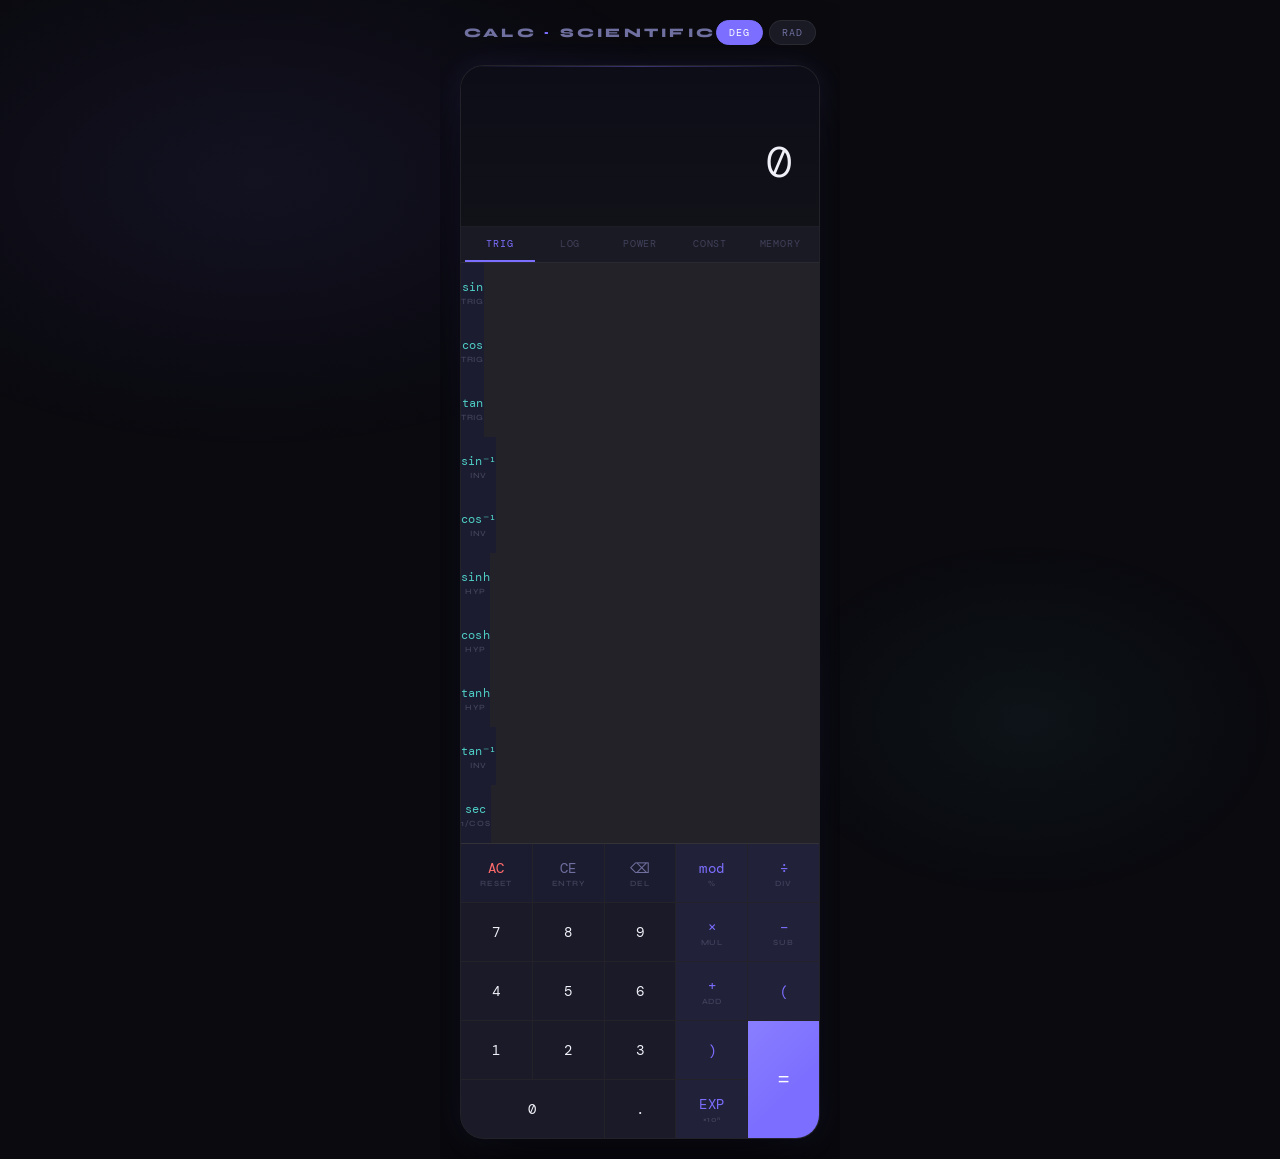
==== projects/Calculator/index.html @ cd2000a9 "Add files via upload" ====
<!DOCTYPE html>
<html lang="en">
<head>
<meta charset="UTF-8">
<meta name="viewport" content="width=device-width, initial-scale=1.0">
<title>CALC — Scientific Calculator</title>
<link href="https://fonts.googleapis.com/css2?family=DM+Mono:wght@300;400;500&family=Syne:wght@400;600;700;800&display=swap" rel="stylesheet">
<style>
  *, *::before, *::after { box-sizing: border-box; margin: 0; padding: 0; }

  :root {
    --bg: #0a0a0f;
    --surface: #111118;
    --surface2: #1a1a24;
    --surface3: #22223a;
    --border: rgba(255,255,255,0.07);
    --accent: #7c6fff;
    --accent2: #ff6b6b;
    --accent3: #4ecdc4;
    --text: #f0f0f8;
    --text-dim: #7070a0;
    --text-muted: #40405a;
    --btn-num: #1a1a28;
    --btn-num-hover: #252538;
    --btn-op: #21213a;
    --btn-op-hover: #2e2e50;
    --btn-fn: #1c1c30;
    --btn-fn-hover: #28283e;
    --btn-eq: #7c6fff;
    --btn-eq-hover: #9080ff;
    --shadow: 0 24px 80px rgba(0,0,0,0.8);
    --glow: 0 0 30px rgba(124,111,255,0.15);
  }

  html, body {
    min-height: 100vh;
    background: var(--bg);
    display: flex;
    align-items: center;
    justify-content: center;
    font-family: 'DM Mono', monospace;
    overflow-x: hidden;
  }

  body::before {
    content: '';
    position: fixed;
    inset: 0;
    background:
      radial-gradient(ellipse 60% 50% at 20% 20%, rgba(124,111,255,0.08) 0%, transparent 60%),
      radial-gradient(ellipse 40% 40% at 80% 80%, rgba(78,205,196,0.05) 0%, transparent 50%);
    pointer-events: none;
    z-index: 0;
  }

  .wrapper {
    position: relative;
    z-index: 1;
    padding: 20px;
    width: 100%;
    max-width: 480px;
  }

  /* Header */
  .header {
    display: flex;
    align-items: center;
    justify-content: space-between;
    margin-bottom: 20px;
    padding: 0 4px;
  }

  .brand {
    font-family: 'Syne', sans-serif;
    font-weight: 800;
    font-size: 13px;
    letter-spacing: 0.25em;
    color: var(--text-dim);
    text-transform: uppercase;
  }

  .brand span {
    color: var(--accent);
  }

  .mode-toggle {
    display: flex;
    gap: 6px;
  }

  .mode-btn {
    background: var(--surface2);
    border: 1px solid var(--border);
    color: var(--text-dim);
    font-family: 'DM Mono', monospace;
    font-size: 10px;
    letter-spacing: 0.1em;
    padding: 5px 12px;
    border-radius: 20px;
    cursor: pointer;
    transition: all 0.2s;
  }

  .mode-btn.active {
    background: var(--accent);
    color: white;
    border-color: var(--accent);
  }

  /* Calculator body */
  .calc {
    background: var(--surface);
    border: 1px solid var(--border);
    border-radius: 24px;
    box-shadow: var(--shadow), var(--glow);
    overflow: hidden;
  }

  /* Display */
  .display {
    padding: 24px 28px 20px;
    background: linear-gradient(180deg, #0d0d18 0%, var(--surface) 100%);
    border-bottom: 1px solid var(--border);
    min-height: 140px;
    display: flex;
    flex-direction: column;
    justify-content: flex-end;
    position: relative;
    overflow: hidden;
  }

  .display::before {
    content: '';
    position: absolute;
    top: 0; left: 0; right: 0;
    height: 1px;
    background: linear-gradient(90deg, transparent, rgba(124,111,255,0.4), transparent);
  }

  .display-history {
    font-size: 12px;
    color: var(--text-muted);
    letter-spacing: 0.05em;
    min-height: 18px;
    text-align: right;
    margin-bottom: 4px;
    overflow: hidden;
    text-overflow: ellipsis;
    white-space: nowrap;
  }

  .display-expression {
    font-size: 13px;
    color: var(--text-dim);
    text-align: right;
    min-height: 20px;
    word-break: break-all;
    line-height: 1.4;
    margin-bottom: 8px;
    letter-spacing: 0.02em;
  }

  .display-main {
    font-size: 44px;
    font-weight: 300;
    color: var(--text);
    text-align: right;
    letter-spacing: -0.02em;
    line-height: 1;
    transition: opacity 0.1s;
    overflow: hidden;
    text-overflow: ellipsis;
    white-space: nowrap;
  }

  .display-main.small { font-size: 28px; }
  .display-main.smaller { font-size: 20px; }

  .display-unit {
    font-size: 11px;
    color: var(--accent3);
    text-align: right;
    margin-top: 6px;
    letter-spacing: 0.15em;
    min-height: 16px;
  }

  /* Tabs for scientific functions */
  .fn-tabs {
    display: flex;
    border-bottom: 1px solid var(--border);
    background: var(--surface2);
    padding: 0 4px;
  }

  .fn-tab {
    flex: 1;
    padding: 10px 4px;
    font-family: 'DM Mono', monospace;
    font-size: 10px;
    letter-spacing: 0.08em;
    color: var(--text-muted);
    background: none;
    border: none;
    cursor: pointer;
    border-bottom: 2px solid transparent;
    transition: all 0.2s;
    text-transform: uppercase;
  }

  .fn-tab.active {
    color: var(--accent);
    border-bottom-color: var(--accent);
  }

  /* Grid */
  .grid {
    display: grid;
    gap: 1px;
    background: var(--border);
    padding: 0;
  }

  .grid-main { grid-template-columns: repeat(5, 1fr); }
  .grid-basic { grid-template-columns: repeat(4, 1fr); }

  .fn-panel {
    display: none;
    border-bottom: 1px solid var(--border);
  }
  .fn-panel.active { display: block; }

  /* Buttons */
  .btn {
    position: relative;
    padding: 0;
    height: 58px;
    border: none;
    cursor: pointer;
    font-family: 'DM Mono', monospace;
    font-size: 14px;
    font-weight: 400;
    display: flex;
    align-items: center;
    justify-content: center;
    flex-direction: column;
    gap: 2px;
    transition: all 0.1s;
    overflow: hidden;
    letter-spacing: 0.02em;
    background: var(--surface);
    color: var(--text);
    -webkit-tap-highlight-color: transparent;
    user-select: none;
  }

  .btn:active { transform: scale(0.96); }

  .btn-sub {
    font-size: 8px;
    color: var(--text-muted);
    letter-spacing: 0.1em;
    font-family: 'Syne', sans-serif;
    font-weight: 600;
    text-transform: uppercase;
  }

  /* Button types */
  .btn.num { background: var(--btn-num); }
  .btn.num:hover { background: var(--btn-num-hover); }

  .btn.op { background: var(--btn-op); color: var(--accent); }
  .btn.op:hover { background: var(--btn-op-hover); }

  .btn.fn { background: var(--btn-fn); color: var(--accent3); font-size: 12px; }
  .btn.fn:hover { background: var(--btn-fn-hover); }

  .btn.clear { background: var(--btn-fn); color: var(--accent2); }
  .btn.clear:hover { background: #2a1a1a; }

  .btn.eq {
    background: var(--btn-eq);
    color: white;
    font-size: 22px;
    font-weight: 300;
  }
  .btn.eq:hover { background: var(--btn-eq-hover); }
  .btn.eq::after {
    content: '';
    position: absolute;
    inset: 0;
    background: linear-gradient(135deg, rgba(255,255,255,0.1) 0%, transparent 60%);
  }

  .btn.zero { grid-column: span 2; }

  .btn.accent-dim { color: var(--text-dim); }

  /* Ripple effect */
  .btn::before {
    content: '';
    position: absolute;
    width: 0;
    height: 0;
    border-radius: 50%;
    background: rgba(255,255,255,0.08);
    transform: translate(-50%, -50%);
    transition: width 0.3s, height 0.3s, opacity 0.3s;
    opacity: 0;
    left: 50%; top: 50%;
  }

  .btn:active::before {
    width: 100px;
    height: 100px;
    opacity: 1;
  }

  /* History panel */
  .history-panel {
    padding: 16px;
    background: var(--surface2);
    border-bottom: 1px solid var(--border);
    max-height: 120px;
    overflow-y: auto;
    display: none;
  }

  .history-panel.open { display: block; }

  .history-item {
    display: flex;
    justify-content: space-between;
    padding: 6px 0;
    border-bottom: 1px solid var(--border);
    font-size: 11px;
    cursor: pointer;
    transition: color 0.2s;
  }

  .history-item:hover { color: var(--accent); }
  .history-item:last-child { border-bottom: none; }

  .history-expr { color: var(--text-dim); }
  .history-result { color: var(--text); }

  /* Memory indicator */
  .indicators {
    display: flex;
    gap: 8px;
    position: absolute;
    top: 14px;
    left: 20px;
  }

  .indicator {
    font-size: 9px;
    font-family: 'Syne', sans-serif;
    font-weight: 700;
    letter-spacing: 0.1em;
    padding: 2px 6px;
    border-radius: 4px;
    background: rgba(124,111,255,0.15);
    color: var(--accent);
    opacity: 0;
    transition: opacity 0.3s;
  }

  .indicator.visible { opacity: 1; }
  .indicator.rad { background: rgba(78,205,196,0.15); color: var(--accent3); }

  /* Scrollbar */
  ::-webkit-scrollbar { width: 4px; }
  ::-webkit-scrollbar-track { background: transparent; }
  ::-webkit-scrollbar-thumb { background: var(--border); border-radius: 2px; }

  /* Responsive */
  @media (max-width: 480px) {
    .wrapper { padding: 12px; }
    .display { padding: 18px 20px 16px; min-height: 120px; }
    .display-main { font-size: 36px; }
    .display-main.small { font-size: 24px; }
    .display-main.smaller { font-size: 18px; }
    .btn { height: 52px; font-size: 13px; }
    .brand { font-size: 11px; }
  }

  @media (max-width: 360px) {
    .btn { height: 48px; font-size: 12px; }
    .btn.fn { font-size: 10px; }
  }

  /* Animations */
  @keyframes flash {
    0% { background: rgba(124,111,255,0.3); }
    100% { background: transparent; }
  }

  .flash-anim { animation: flash 0.15s ease-out; }

  @keyframes slideIn {
    from { transform: translateY(-8px); opacity: 0; }
    to { transform: translateY(0); opacity: 1; }
  }

  .calc { animation: slideIn 0.4s cubic-bezier(0.16,1,0.3,1); }
  .header { animation: slideIn 0.4s cubic-bezier(0.16,1,0.3,1) 0.05s both; }
</style>
</head>
<body>

<div class="wrapper">
  <div class="header">
    <div class="brand">CALC <span>·</span> Scientific</div>
    <div class="mode-toggle">
      <button class="mode-btn active" onclick="setAngleMode('deg')" id="btn-deg">DEG</button>
      <button class="mode-btn" onclick="setAngleMode('rad')" id="btn-rad">RAD</button>
    </div>
  </div>

  <div class="calc">
    <!-- Display -->
    <div class="display">
      <div class="indicators">
        <div class="indicator" id="ind-mem">MEM</div>
        <div class="indicator rad" id="ind-rad">RAD</div>
        <div class="indicator rad" id="ind-inv">INV</div>
      </div>
      <div class="display-history" id="display-history"></div>
      <div class="display-expression" id="display-expression"></div>
      <div class="display-main" id="display-main">0</div>
      <div class="display-unit" id="display-unit"></div>
    </div>

    <!-- History Panel -->
    <div class="history-panel" id="history-panel"></div>

    <!-- Function Tabs -->
    <div class="fn-tabs">
      <button class="fn-tab active" onclick="switchTab('trig')">Trig</button>
      <button class="fn-tab" onclick="switchTab('log')">Log</button>
      <button class="fn-tab" onclick="switchTab('power')">Power</button>
      <button class="fn-tab" onclick="switchTab('const')">Const</button>
      <button class="fn-tab" onclick="switchTab('mem')">Memory</button>
    </div>

    <!-- Trig Panel -->
    <div class="fn-panel active grid grid-main" id="panel-trig">
      <button class="btn fn" onclick="applyFn('sin')">sin<span class="btn-sub">trig</span></button>
      <button class="btn fn" onclick="applyFn('cos')">cos<span class="btn-sub">trig</span></button>
      <button class="btn fn" onclick="applyFn('tan')">tan<span class="btn-sub">trig</span></button>
      <button class="btn fn" onclick="applyFn('asin')">sin⁻¹<span class="btn-sub">inv</span></button>
      <button class="btn fn" onclick="applyFn('acos')">cos⁻¹<span class="btn-sub">inv</span></button>
      <button class="btn fn" onclick="applyFn('sinh')">sinh<span class="btn-sub">hyp</span></button>
      <button class="btn fn" onclick="applyFn('cosh')">cosh<span class="btn-sub">hyp</span></button>
      <button class="btn fn" onclick="applyFn('tanh')">tanh<span class="btn-sub">hyp</span></button>
      <button class="btn fn" onclick="applyFn('atan')">tan⁻¹<span class="btn-sub">inv</span></button>
      <button class="btn fn" onclick="applyFn('atan2_mode')">sec<span class="btn-sub">1/cos</span></button>
    </div>

    <!-- Log Panel -->
    <div class="fn-panel grid grid-main" id="panel-log">
      <button class="btn fn" onclick="applyFn('log10')">log<span class="btn-sub">base 10</span></button>
      <button class="btn fn" onclick="applyFn('log2')">log₂<span class="btn-sub">base 2</span></button>
      <button class="btn fn" onclick="applyFn('ln')">ln<span class="btn-sub">natural</span></button>
      <button class="btn fn" onclick="applyFn('exp')">eˣ<span class="btn-sub">e^x</span></button>
      <button class="btn fn" onclick="applyFn('log1p')">ln(1+x)<span class="btn-sub">precise</span></button>
      <button class="btn fn" onclick="applyFn('abs')">|x|<span class="btn-sub">abs</span></button>
      <button class="btn fn" onclick="applyFn('ceil')">⌈x⌉<span class="btn-sub">ceil</span></button>
      <button class="btn fn" onclick="applyFn('floor')">⌊x⌋<span class="btn-sub">floor</span></button>
      <button class="btn fn" onclick="applyFn('round')">⌊x⌉<span class="btn-sub">round</span></button>
      <button class="btn fn" onclick="applyFn('sign')">sgn<span class="btn-sub">sign</span></button>
    </div>

    <!-- Power Panel -->
    <div class="fn-panel grid grid-main" id="panel-power">
      <button class="btn fn" onclick="applyFn('sqrt')">√x<span class="btn-sub">sqrt</span></button>
      <button class="btn fn" onclick="applyFn('cbrt')">∛x<span class="btn-sub">cbrt</span></button>
      <button class="btn fn" onclick="inputOp('^2')">x²<span class="btn-sub">square</span></button>
      <button class="btn fn" onclick="inputOp('^3')">x³<span class="btn-sub">cube</span></button>
      <button class="btn fn" onclick="inputOp('^')">xʸ<span class="btn-sub">power</span></button>
      <button class="btn fn" onclick="applyFn('recip')">1/x<span class="btn-sub">recip</span></button>
      <button class="btn fn" onclick="applyFn('nthroot')">ʸ√x<span class="btn-sub">nth root</span></button>
      <button class="btn fn" onclick="applyFn('factorial')">n!<span class="btn-sub">fact</span></button>
      <button class="btn fn" onclick="applyFn('percent')">%<span class="btn-sub">percent</span></button>
      <button class="btn fn" onclick="applyFn('negate')">±<span class="btn-sub">negate</span></button>
    </div>

    <!-- Constants Panel -->
    <div class="fn-panel grid grid-main" id="panel-const">
      <button class="btn fn" onclick="insertConst(Math.PI, 'π')">π<span class="btn-sub">3.14159</span></button>
      <button class="btn fn" onclick="insertConst(Math.E, 'e')">e<span class="btn-sub">2.71828</span></button>
      <button class="btn fn" onclick="insertConst(Math.SQRT2, '√2')">√2<span class="btn-sub">1.41421</span></button>
      <button class="btn fn" onclick="insertConst(Math.LN2, 'ln2')">ln2<span class="btn-sub">0.69315</span></button>
      <button class="btn fn" onclick="insertConst(Math.LN10, 'ln10')">ln10<span class="btn-sub">2.30259</span></button>
      <button class="btn fn" onclick="insertConst(1.618033988749895, 'φ')">φ<span class="btn-sub">golden</span></button>
      <button class="btn fn" onclick="insertConst(6.02214076e23, 'Nₐ')">Nₐ<span class="btn-sub">avogadro</span></button>
      <button class="btn fn" onclick="insertConst(299792458, 'c')">c<span class="btn-sub">m/s</span></button>
      <button class="btn fn" onclick="insertConst(9.80665, 'g')">g<span class="btn-sub">m/s²</span></button>
      <button class="btn fn" onclick="insertConst(6.674e-11, 'G')">G<span class="btn-sub">N·m²/kg²</span></button>
    </div>

    <!-- Memory Panel -->
    <div class="fn-panel grid grid-main" id="panel-mem">
      <button class="btn fn" onclick="memStore()">MS<span class="btn-sub">store</span></button>
      <button class="btn fn" onclick="memRecall()">MR<span class="btn-sub">recall</span></button>
      <button class="btn fn" onclick="memAdd()">M+<span class="btn-sub">add</span></button>
      <button class="btn fn" onclick="memSub()">M−<span class="btn-sub">sub</span></button>
      <button class="btn fn" onclick="memClear()">MC<span class="btn-sub">clear</span></button>
      <button class="btn fn" onclick="toggleHistory()">hist<span class="btn-sub">history</span></button>
      <button class="btn fn" onclick="clearHistory()">clr H<span class="btn-sub">clear all</span></button>
      <button class="btn fn" onclick="copyResult()">copy<span class="btn-sub">clipboard</span></button>
      <button class="btn fn" onclick="randomNum()">rand<span class="btn-sub">random</span></button>
      <button class="btn fn" onclick="swapDisplay()">swap<span class="btn-sub">ans</span></button>
    </div>

    <!-- Main Grid -->
    <div class="grid grid-main" style="background:var(--border); gap:1px;">
      <!-- Row 1 -->
      <button class="btn clear" onclick="clearAll()">AC<span class="btn-sub">reset</span></button>
      <button class="btn clear accent-dim" onclick="clearEntry()">CE<span class="btn-sub">entry</span></button>
      <button class="btn clear accent-dim" onclick="backspace()">⌫<span class="btn-sub">del</span></button>
      <button class="btn op" onclick="inputOp('%')">mod<span class="btn-sub">%</span></button>
      <button class="btn op" onclick="inputOp('/')">÷<span class="btn-sub">div</span></button>

      <!-- Row 2 -->
      <button class="btn num" onclick="inputNum('7')">7</button>
      <button class="btn num" onclick="inputNum('8')">8</button>
      <button class="btn num" onclick="inputNum('9')">9</button>
      <button class="btn op" onclick="inputOp('*')">×<span class="btn-sub">mul</span></button>
      <button class="btn op" onclick="inputOp('-')">−<span class="btn-sub">sub</span></button>

      <!-- Row 3 -->
      <button class="btn num" onclick="inputNum('4')">4</button>
      <button class="btn num" onclick="inputNum('5')">5</button>
      <button class="btn num" onclick="inputNum('6')">6</button>
      <button class="btn op" onclick="inputOp('+')">+<span class="btn-sub">add</span></button>
      <button class="btn op" onclick="inputParen('(')">(</button>

      <!-- Row 4 -->
      <button class="btn num" onclick="inputNum('1')">1</button>
      <button class="btn num" onclick="inputNum('2')">2</button>
      <button class="btn num" onclick="inputNum('3')">3</button>
      <button class="btn op" onclick="inputParen(')')">)</button>
      <button class="btn eq" onclick="calculate()" style="grid-row: span 2; height: auto;">=</button>

      <!-- Row 5 -->
      <button class="btn num zero" onclick="inputNum('0')">0</button>
      <button class="btn num" onclick="inputDot()">.</button>
      <button class="btn op" onclick="inputOp('E')">EXP<span class="btn-sub">×10ⁿ</span></button>
    </div>
  </div>
</div>

<script>
// ─── State ───────────────────────────────────────────────────────────────────
let display = '0';
let expression = '';
let history = [];
let memory = 0;
let angleMode = 'deg';
let lastResult = null;
let justCalculated = false;
let activeTab = 'trig';

// ─── Display ─────────────────────────────────────────────────────────────────
function updateDisplay() {
  const el = document.getElementById('display-main');
  const expr = document.getElementById('display-expression');

  el.className = 'display-main';
  if (display.length > 14) el.classList.add('smaller');
  else if (display.length > 9) el.classList.add('small');

  el.textContent = display;
  expr.textContent = expression;
}

// ─── Input ────────────────────────────────────────────────────────────────────
function inputNum(n) {
  if (justCalculated) {
    display = n;
    expression = '';
    justCalculated = false;
  } else {
    display = display === '0' ? n : display + n;
  }
  updateDisplay();
}

function inputDot() {
  if (justCalculated) { display = '0.'; justCalculated = false; }
  else if (!display.includes('.')) display += '.';
  updateDisplay();
}

function inputOp(op) {
  justCalculated = false;
  const opMap = { '+': '+', '-': '−', '*': '×', '/': '÷', '%': 'mod', '^': '^', 'E': '×10^' };
  expression = (expression || '') + display + ' ' + (opMap[op] || op) + ' ';
  display = '0';
  updateDisplay();
}

function inputParen(p) {
  if (p === '(') {
    if (display !== '0') {
      expression = (expression || '') + display + '×(';
    } else {
      expression = (expression || '') + '(';
    }
    display = '0';
  } else {
    expression = (expression || '') + display + ')';
    display = '0';
  }
  justCalculated = false;
  updateDisplay();
}

// ─── Operators ────────────────────────────────────────────────────────────────
function applyFn(fn) {
  let val = parseFloat(display);
  let label = '';
  let result;

  const toRad = v => angleMode === 'deg' ? v * Math.PI / 180 : v;
  const fromRad = v => angleMode === 'deg' ? v * 180 / Math.PI : v;

  const ops = {
    sin:    v => Math.sin(toRad(v)),
    cos:    v => Math.cos(toRad(v)),
    tan:    v => Math.tan(toRad(v)),
    asin:   v => fromRad(Math.asin(v)),
    acos:   v => fromRad(Math.acos(v)),
    atan:   v => fromRad(Math.atan(v)),
    sinh:   v => Math.sinh(v),
    cosh:   v => Math.cosh(v),
    tanh:   v => Math.tanh(v),
    atan2_mode: v => 1 / Math.cos(toRad(v)), // sec
    log10:  v => Math.log10(v),
    log2:   v => Math.log2(v),
    ln:     v => Math.log(v),
    exp:    v => Math.exp(v),
    log1p:  v => Math.log1p(v),
    abs:    v => Math.abs(v),
    ceil:   v => Math.ceil(v),
    floor:  v => Math.floor(v),
    round:  v => Math.round(v),
    sign:   v => Math.sign(v),
    sqrt:   v => Math.sqrt(v),
    cbrt:   v => Math.cbrt(v),
    recip:  v => 1 / v,
    nthroot: v => { const y = parseFloat(prompt('Enter root n:') || '2'); return Math.pow(v, 1/y); },
    factorial: v => { let r = 1; for(let i=2;i<=Math.round(v);i++) r*=i; return r; },
    percent: v => v / 100,
    negate: v => -v,
  };

  const labels = {
    sin:'sin','cos':'cos','tan':'tan','asin':'sin⁻¹','acos':'cos⁻¹','atan':'tan⁻¹',
    sinh:'sinh','cosh':'cosh','tanh':'tanh','atan2_mode':'sec','log10':'log',
    log2:'log₂','ln':'ln','exp':'eˣ','log1p':'ln(1+x)','abs':'|x|',
    ceil:'⌈x⌉','floor':'⌊x⌋','round':'round','sign':'sgn',
    sqrt:'√','cbrt':'∛','recip':'1/x','nthroot':'ⁿ√','factorial':'!',
    percent:'%','negate':'±'
  };

  try {
    result = ops[fn](val);
    label = labels[fn];
    if (!isFinite(result)) { display = 'Error'; updateDisplay(); return; }
    const r = parseFloat(result.toPrecision(12));
    addHistory(`${label}(${val})`, r);
    display = formatNum(r);
    expression = '';
    lastResult = r;
    justCalculated = true;
    updateDisplay();
  } catch(e) {
    display = 'Error';
    updateDisplay();
  }
}

function insertConst(val, label) {
  display = formatNum(val);
  justCalculated = false;
  document.getElementById('display-unit').textContent = label;
  setTimeout(() => document.getElementById('display-unit').textContent = '', 2000);
  updateDisplay();
}

// ─── Calculate ────────────────────────────────────────────────────────────────
function calculate() {
  let expr = (expression + display)
    .replace(/÷/g, '/')
    .replace(/×/g, '*')
    .replace(/−/g, '-')
    .replace(/mod/g, '%')
    .replace(/\^/g, '**')
    .replace(/×10\^/g, 'e');

  try {
    // Safe eval with Function
    const result = Function('"use strict"; return (' + expr + ')')();
    if (!isFinite(result)) throw new Error('Infinity');
    const r = parseFloat(result.toPrecision(12));
    addHistory(expression + display, r);
    display = formatNum(r);
    expression = '';
    lastResult = r;
    justCalculated = true;
    updateDisplay();
    flashDisplay();
  } catch(e) {
    display = 'Syntax Error';
    expression = '';
    justCalculated = true;
    updateDisplay();
  }
}

function flashDisplay() {
  const el = document.getElementById('display-main');
  el.classList.add('flash-anim');
  setTimeout(() => el.classList.remove('flash-anim'), 200);
}

// ─── Clear / Edit ─────────────────────────────────────────────────────────────
function clearAll() {
  display = '0'; expression = '';
  justCalculated = false;
  updateDisplay();
}

function clearEntry() {
  display = '0';
  updateDisplay();
}

function backspace() {
  if (justCalculated) { clearAll(); return; }
  display = display.length > 1 ? display.slice(0, -1) : '0';
  updateDisplay();
}

// ─── Memory ──────────────────────────────────────────────────────────────────
function memStore()  { memory = parseFloat(display); showInd('ind-mem', true); }
function memRecall() { display = formatNum(memory); updateDisplay(); }
function memAdd()    { memory += parseFloat(display); showInd('ind-mem', true); }
function memSub()    { memory -= parseFloat(display); showInd('ind-mem', true); }
function memClear()  { memory = 0; showInd('ind-mem', false); }

function showInd(id, show) {
  document.getElementById(id).classList.toggle('visible', show);
}

// ─── Angle Mode ──────────────────────────────────────────────────────────────
function setAngleMode(mode) {
  angleMode = mode;
  document.getElementById('btn-deg').classList.toggle('active', mode === 'deg');
  document.getElementById('btn-rad').classList.toggle('active', mode === 'rad');
  showInd('ind-rad', mode === 'rad');
}

// ─── Tabs ─────────────────────────────────────────────────────────────────────
function switchTab(tab) {
  activeTab = tab;
  document.querySelectorAll('.fn-tab').forEach((t, i) => {
    const tabs = ['trig','log','power','const','mem'];
    t.classList.toggle('active', tabs[i] === tab);
  });
  document.querySelectorAll('.fn-panel').forEach(p => p.classList.remove('active'));
  document.getElementById('panel-' + tab).classList.add('active');
}

// ─── History ─────────────────────────────────────────────────────────────────
function addHistory(expr, result) {
  history.unshift({ expr, result });
  if (history.length > 20) history.pop();
  renderHistory();
  document.getElementById('display-history').textContent = expr + ' = ' + formatNum(result);
}

function renderHistory() {
  const panel = document.getElementById('history-panel');
  if (!history.length) { panel.innerHTML = '<div style="color:var(--text-muted);font-size:11px;text-align:center;padding:8px">No history yet</div>'; return; }
  panel.innerHTML = history.map((h, i) =>
    `<div class="history-item" onclick="useHistory(${i})">
      <span class="history-expr">${h.expr}</span>
      <span class="history-result">${formatNum(h.result)}</span>
    </div>`
  ).join('');
}

function useHistory(i) {
  display = formatNum(history[i].result);
  justCalculated = true;
  updateDisplay();
}

function toggleHistory() {
  const panel = document.getElementById('history-panel');
  panel.classList.toggle('open');
  if (panel.classList.contains('open')) renderHistory();
}

function clearHistory() {
  history = [];
  document.getElementById('display-history').textContent = '';
  renderHistory();
}

// ─── Utilities ────────────────────────────────────────────────────────────────
function formatNum(n) {
  if (Math.abs(n) >= 1e15 || (Math.abs(n) < 1e-10 && n !== 0)) {
    return n.toExponential(6).replace(/\.?0+e/, 'e');
  }
  const s = parseFloat(n.toPrecision(12)).toString();
  return s;
}

function copyResult() {
  navigator.clipboard.writeText(display).then(() => {
    const el = document.getElementById('display-unit');
    el.textContent = 'Copied!';
    setTimeout(() => el.textContent = '', 1500);
  });
}

function randomNum() {
  display = formatNum(Math.random());
  justCalculated = false;
  updateDisplay();
}

function swapDisplay() {
  if (lastResult !== null) {
    display = formatNum(lastResult);
    justCalculated = false;
    updateDisplay();
  }
}

// ─── Keyboard support ────────────────────────────────────────────────────────
document.addEventListener('keydown', e => {
  if (e.key >= '0' && e.key <= '9') inputNum(e.key);
  else if (e.key === '.') inputDot();
  else if (e.key === '+') inputOp('+');
  else if (e.key === '-') inputOp('-');
  else if (e.key === '*') inputOp('*');
  else if (e.key === '/') { e.preventDefault(); inputOp('/'); }
  else if (e.key === '%') inputOp('%');
  else if (e.key === '^') inputOp('^');
  else if (e.key === 'Enter' || e.key === '=') calculate();
  else if (e.key === 'Backspace') backspace();
  else if (e.key === 'Escape') clearAll();
  else if (e.key === '(') inputParen('(');
  else if (e.key === ')') inputParen(')');
  else if (e.key === 's') applyFn('sin');
  else if (e.key === 'c') applyFn('cos');
  else if (e.key === 't') applyFn('tan');
  else if (e.key === 'l') applyFn('log10');
  else if (e.key === 'n') applyFn('ln');
  else if (e.key === 'q') applyFn('sqrt');
});

// Init
updateDisplay();
</script>
</body>
</html>
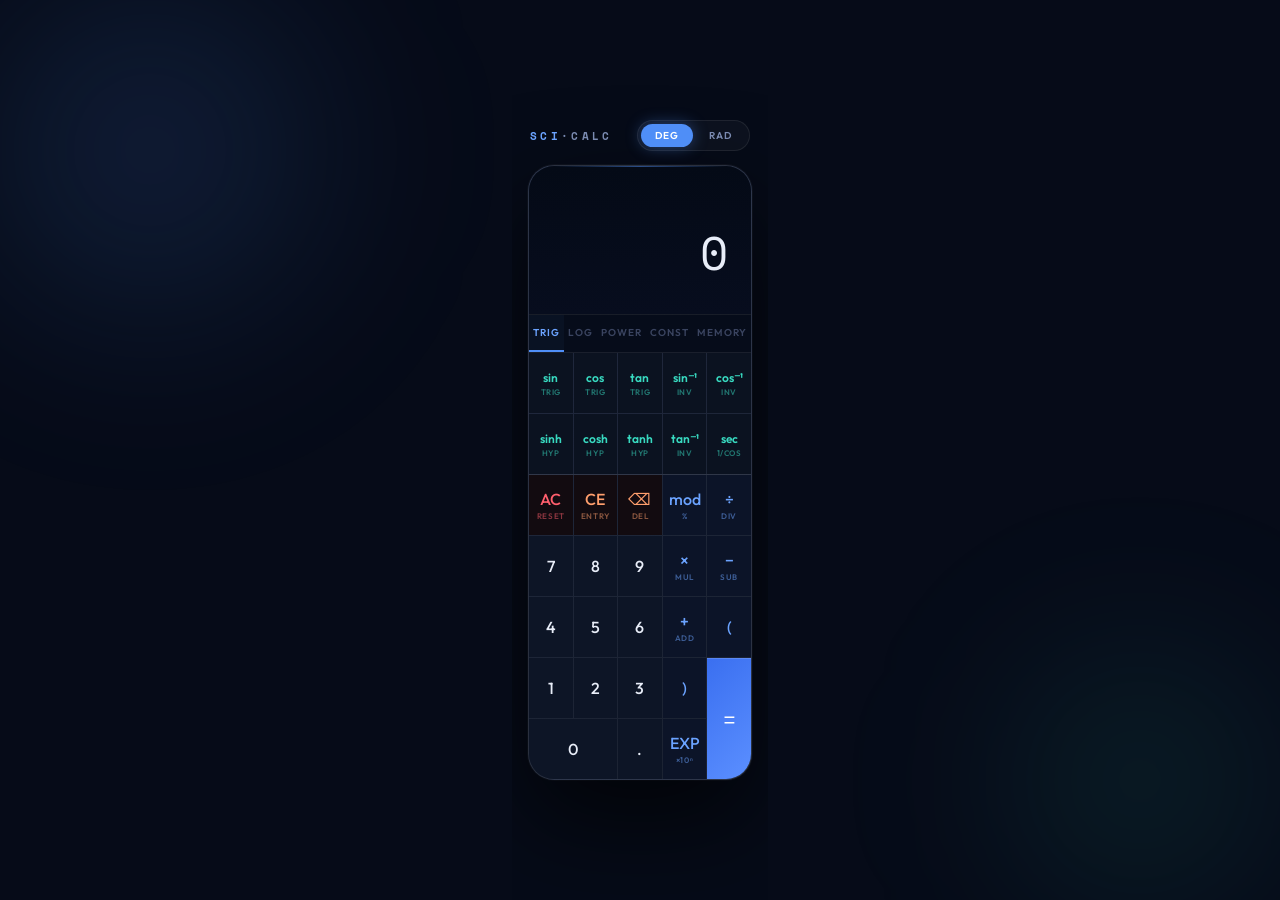
==== commit d8ca1483: "Add files via upload" ====
--- a/projects/Calculator/index.html
+++ b/projects/Calculator/index.html
@@ -3,871 +3,741 @@
 <head>
 <meta charset="UTF-8">
 <meta name="viewport" content="width=device-width, initial-scale=1.0">
-<title>CALC — Scientific Calculator</title>
-<link href="https://fonts.googleapis.com/css2?family=DM+Mono:wght@300;400;500&family=Syne:wght@400;600;700;800&display=swap" rel="stylesheet">
+<title>Scientific Calculator</title>
+<link href="https://fonts.googleapis.com/css2?family=Space+Mono:wght@400;700&family=Outfit:wght@300;400;500;600;700&display=swap" rel="stylesheet">
 <style>
-  *, *::before, *::after { box-sizing: border-box; margin: 0; padding: 0; }
-
-  :root {
-    --bg: #0a0a0f;
-    --surface: #111118;
-    --surface2: #1a1a24;
-    --surface3: #22223a;
-    --border: rgba(255,255,255,0.07);
-    --accent: #7c6fff;
-    --accent2: #ff6b6b;
-    --accent3: #4ecdc4;
-    --text: #f0f0f8;
-    --text-dim: #7070a0;
-    --text-muted: #40405a;
-    --btn-num: #1a1a28;
-    --btn-num-hover: #252538;
-    --btn-op: #21213a;
-    --btn-op-hover: #2e2e50;
-    --btn-fn: #1c1c30;
-    --btn-fn-hover: #28283e;
-    --btn-eq: #7c6fff;
-    --btn-eq-hover: #9080ff;
-    --shadow: 0 24px 80px rgba(0,0,0,0.8);
-    --glow: 0 0 30px rgba(124,111,255,0.15);
-  }
-
-  html, body {
-    min-height: 100vh;
-    background: var(--bg);
-    display: flex;
-    align-items: center;
-    justify-content: center;
-    font-family: 'DM Mono', monospace;
-    overflow-x: hidden;
-  }
-
-  body::before {
-    content: '';
-    position: fixed;
-    inset: 0;
-    background:
-      radial-gradient(ellipse 60% 50% at 20% 20%, rgba(124,111,255,0.08) 0%, transparent 60%),
-      radial-gradient(ellipse 40% 40% at 80% 80%, rgba(78,205,196,0.05) 0%, transparent 50%);
-    pointer-events: none;
-    z-index: 0;
-  }
-
-  .wrapper {
-    position: relative;
-    z-index: 1;
-    padding: 20px;
-    width: 100%;
-    max-width: 480px;
-  }
-
-  /* Header */
-  .header {
-    display: flex;
-    align-items: center;
-    justify-content: space-between;
-    margin-bottom: 20px;
-    padding: 0 4px;
-  }
-
-  .brand {
-    font-family: 'Syne', sans-serif;
-    font-weight: 800;
-    font-size: 13px;
-    letter-spacing: 0.25em;
-    color: var(--text-dim);
-    text-transform: uppercase;
-  }
-
-  .brand span {
-    color: var(--accent);
-  }
-
-  .mode-toggle {
-    display: flex;
-    gap: 6px;
-  }
-
-  .mode-btn {
-    background: var(--surface2);
-    border: 1px solid var(--border);
-    color: var(--text-dim);
-    font-family: 'DM Mono', monospace;
-    font-size: 10px;
-    letter-spacing: 0.1em;
-    padding: 5px 12px;
-    border-radius: 20px;
-    cursor: pointer;
-    transition: all 0.2s;
-  }
-
-  .mode-btn.active {
-    background: var(--accent);
-    color: white;
-    border-color: var(--accent);
-  }
-
-  /* Calculator body */
-  .calc {
-    background: var(--surface);
-    border: 1px solid var(--border);
-    border-radius: 24px;
-    box-shadow: var(--shadow), var(--glow);
-    overflow: hidden;
-  }
-
-  /* Display */
-  .display {
-    padding: 24px 28px 20px;
-    background: linear-gradient(180deg, #0d0d18 0%, var(--surface) 100%);
-    border-bottom: 1px solid var(--border);
-    min-height: 140px;
-    display: flex;
-    flex-direction: column;
-    justify-content: flex-end;
-    position: relative;
-    overflow: hidden;
-  }
-
-  .display::before {
-    content: '';
-    position: absolute;
-    top: 0; left: 0; right: 0;
-    height: 1px;
-    background: linear-gradient(90deg, transparent, rgba(124,111,255,0.4), transparent);
-  }
-
-  .display-history {
-    font-size: 12px;
-    color: var(--text-muted);
-    letter-spacing: 0.05em;
-    min-height: 18px;
-    text-align: right;
-    margin-bottom: 4px;
-    overflow: hidden;
-    text-overflow: ellipsis;
-    white-space: nowrap;
-  }
-
-  .display-expression {
-    font-size: 13px;
-    color: var(--text-dim);
-    text-align: right;
-    min-height: 20px;
-    word-break: break-all;
-    line-height: 1.4;
-    margin-bottom: 8px;
-    letter-spacing: 0.02em;
-  }
-
-  .display-main {
-    font-size: 44px;
-    font-weight: 300;
-    color: var(--text);
-    text-align: right;
-    letter-spacing: -0.02em;
-    line-height: 1;
-    transition: opacity 0.1s;
-    overflow: hidden;
-    text-overflow: ellipsis;
-    white-space: nowrap;
-  }
-
-  .display-main.small { font-size: 28px; }
-  .display-main.smaller { font-size: 20px; }
-
-  .display-unit {
-    font-size: 11px;
-    color: var(--accent3);
-    text-align: right;
-    margin-top: 6px;
-    letter-spacing: 0.15em;
-    min-height: 16px;
-  }
-
-  /* Tabs for scientific functions */
-  .fn-tabs {
-    display: flex;
-    border-bottom: 1px solid var(--border);
-    background: var(--surface2);
-    padding: 0 4px;
-  }
-
-  .fn-tab {
-    flex: 1;
-    padding: 10px 4px;
-    font-family: 'DM Mono', monospace;
-    font-size: 10px;
-    letter-spacing: 0.08em;
-    color: var(--text-muted);
-    background: none;
-    border: none;
-    cursor: pointer;
-    border-bottom: 2px solid transparent;
-    transition: all 0.2s;
-    text-transform: uppercase;
-  }
-
-  .fn-tab.active {
-    color: var(--accent);
-    border-bottom-color: var(--accent);
-  }
-
-  /* Grid */
-  .grid {
-    display: grid;
-    gap: 1px;
-    background: var(--border);
-    padding: 0;
-  }
-
-  .grid-main { grid-template-columns: repeat(5, 1fr); }
-  .grid-basic { grid-template-columns: repeat(4, 1fr); }
-
-  .fn-panel {
-    display: none;
-    border-bottom: 1px solid var(--border);
-  }
-  .fn-panel.active { display: block; }
-
-  /* Buttons */
-  .btn {
-    position: relative;
-    padding: 0;
-    height: 58px;
-    border: none;
-    cursor: pointer;
-    font-family: 'DM Mono', monospace;
-    font-size: 14px;
-    font-weight: 400;
-    display: flex;
-    align-items: center;
-    justify-content: center;
-    flex-direction: column;
-    gap: 2px;
-    transition: all 0.1s;
-    overflow: hidden;
-    letter-spacing: 0.02em;
-    background: var(--surface);
-    color: var(--text);
-    -webkit-tap-highlight-color: transparent;
-    user-select: none;
-  }
-
-  .btn:active { transform: scale(0.96); }
-
-  .btn-sub {
-    font-size: 8px;
-    color: var(--text-muted);
-    letter-spacing: 0.1em;
-    font-family: 'Syne', sans-serif;
-    font-weight: 600;
-    text-transform: uppercase;
-  }
-
-  /* Button types */
-  .btn.num { background: var(--btn-num); }
-  .btn.num:hover { background: var(--btn-num-hover); }
-
-  .btn.op { background: var(--btn-op); color: var(--accent); }
-  .btn.op:hover { background: var(--btn-op-hover); }
-
-  .btn.fn { background: var(--btn-fn); color: var(--accent3); font-size: 12px; }
-  .btn.fn:hover { background: var(--btn-fn-hover); }
-
-  .btn.clear { background: var(--btn-fn); color: var(--accent2); }
-  .btn.clear:hover { background: #2a1a1a; }
-
-  .btn.eq {
-    background: var(--btn-eq);
-    color: white;
-    font-size: 22px;
-    font-weight: 300;
-  }
-  .btn.eq:hover { background: var(--btn-eq-hover); }
-  .btn.eq::after {
-    content: '';
-    position: absolute;
-    inset: 0;
-    background: linear-gradient(135deg, rgba(255,255,255,0.1) 0%, transparent 60%);
-  }
-
-  .btn.zero { grid-column: span 2; }
-
-  .btn.accent-dim { color: var(--text-dim); }
-
-  /* Ripple effect */
-  .btn::before {
-    content: '';
-    position: absolute;
-    width: 0;
-    height: 0;
-    border-radius: 50%;
-    background: rgba(255,255,255,0.08);
-    transform: translate(-50%, -50%);
-    transition: width 0.3s, height 0.3s, opacity 0.3s;
-    opacity: 0;
-    left: 50%; top: 50%;
-  }
-
-  .btn:active::before {
-    width: 100px;
-    height: 100px;
-    opacity: 1;
-  }
-
-  /* History panel */
-  .history-panel {
-    padding: 16px;
-    background: var(--surface2);
-    border-bottom: 1px solid var(--border);
-    max-height: 120px;
-    overflow-y: auto;
-    display: none;
-  }
-
-  .history-panel.open { display: block; }
-
-  .history-item {
-    display: flex;
-    justify-content: space-between;
-    padding: 6px 0;
-    border-bottom: 1px solid var(--border);
-    font-size: 11px;
-    cursor: pointer;
-    transition: color 0.2s;
-  }
-
-  .history-item:hover { color: var(--accent); }
-  .history-item:last-child { border-bottom: none; }
-
-  .history-expr { color: var(--text-dim); }
-  .history-result { color: var(--text); }
-
-  /* Memory indicator */
-  .indicators {
-    display: flex;
-    gap: 8px;
-    position: absolute;
-    top: 14px;
-    left: 20px;
-  }
-
-  .indicator {
-    font-size: 9px;
-    font-family: 'Syne', sans-serif;
-    font-weight: 700;
-    letter-spacing: 0.1em;
-    padding: 2px 6px;
-    border-radius: 4px;
-    background: rgba(124,111,255,0.15);
-    color: var(--accent);
-    opacity: 0;
-    transition: opacity 0.3s;
-  }
-
-  .indicator.visible { opacity: 1; }
-  .indicator.rad { background: rgba(78,205,196,0.15); color: var(--accent3); }
-
-  /* Scrollbar */
-  ::-webkit-scrollbar { width: 4px; }
-  ::-webkit-scrollbar-track { background: transparent; }
-  ::-webkit-scrollbar-thumb { background: var(--border); border-radius: 2px; }
-
-  /* Responsive */
-  @media (max-width: 480px) {
-    .wrapper { padding: 12px; }
-    .display { padding: 18px 20px 16px; min-height: 120px; }
-    .display-main { font-size: 36px; }
-    .display-main.small { font-size: 24px; }
-    .display-main.smaller { font-size: 18px; }
-    .btn { height: 52px; font-size: 13px; }
-    .brand { font-size: 11px; }
-  }
-
-  @media (max-width: 360px) {
-    .btn { height: 48px; font-size: 12px; }
-    .btn.fn { font-size: 10px; }
-  }
-
-  /* Animations */
-  @keyframes flash {
-    0% { background: rgba(124,111,255,0.3); }
-    100% { background: transparent; }
-  }
-
-  .flash-anim { animation: flash 0.15s ease-out; }
-
-  @keyframes slideIn {
-    from { transform: translateY(-8px); opacity: 0; }
-    to { transform: translateY(0); opacity: 1; }
-  }
-
-  .calc { animation: slideIn 0.4s cubic-bezier(0.16,1,0.3,1); }
-  .header { animation: slideIn 0.4s cubic-bezier(0.16,1,0.3,1) 0.05s both; }
+*,*::before,*::after{box-sizing:border-box;margin:0;padding:0}
+
+:root{
+  --bg1:#060b18;
+  --bg2:#0c1428;
+  --glass:#ffffff08;
+  --glass2:#ffffff12;
+  --glass3:#ffffff1a;
+  --border:#ffffff14;
+  --border2:#ffffff22;
+  --blue:#4f8ef7;
+  --blue2:#6ba3ff;
+  --cyan:#38d9c0;
+  --red:#ff5f6d;
+  --gold:#f7c948;
+  --white:#e8edf8;
+  --dim:#7a8ab0;
+  --muted:#3a4460;
+  --radius:18px;
+  --radius-btn:12px;
+}
+
+html,body{
+  min-height:100vh;
+  background:var(--bg1);
+  display:flex;
+  align-items:center;
+  justify-content:center;
+  font-family:'Outfit',sans-serif;
+  overflow:hidden;
+}
+
+/* Animated bg orbs */
+body::before,body::after{
+  content:'';
+  position:fixed;
+  border-radius:50%;
+  filter:blur(80px);
+  pointer-events:none;
+  z-index:0;
+  animation:drift 12s ease-in-out infinite alternate;
+}
+body::before{
+  width:500px;height:500px;
+  background:radial-gradient(circle,rgba(79,142,247,0.18),transparent 70%);
+  top:-100px;left:-100px;
+}
+body::after{
+  width:400px;height:400px;
+  background:radial-gradient(circle,rgba(56,217,192,0.12),transparent 70%);
+  bottom:-80px;right:-60px;
+  animation-delay:-6s;
+}
+@keyframes drift{
+  0%{transform:translate(0,0)}
+  100%{transform:translate(40px,30px)}
+}
+
+/* ── WRAPPER ── */
+.page{
+  position:relative;
+  z-index:1;
+  width:100%;
+  max-width:430px;
+  padding:16px;
+}
+
+/* ── HEADER ── */
+.header{
+  display:flex;
+  align-items:center;
+  justify-content:space-between;
+  margin-bottom:14px;
+  padding:0 2px;
+}
+.logo{
+  font-family:'Space Mono',monospace;
+  font-size:11px;
+  font-weight:700;
+  letter-spacing:.3em;
+  color:var(--dim);
+  text-transform:uppercase;
+}
+.logo b{color:var(--blue2)}
+.angle-btns{
+  display:flex;
+  background:var(--glass);
+  border:1px solid var(--border);
+  border-radius:30px;
+  padding:3px;
+  gap:2px;
+}
+.angle-btn{
+  padding:5px 14px;
+  border:none;
+  border-radius:24px;
+  font-family:'Outfit',sans-serif;
+  font-size:10px;
+  font-weight:600;
+  letter-spacing:.1em;
+  cursor:pointer;
+  background:transparent;
+  color:var(--dim);
+  transition:all .2s;
+}
+.angle-btn.on{
+  background:var(--blue);
+  color:#fff;
+  box-shadow:0 0 16px rgba(79,142,247,.4);
+}
+
+/* ── CALC SHELL ── */
+.shell{
+  background:linear-gradient(145deg,#0e1830,#080f20);
+  border:1px solid var(--border2);
+  border-radius:26px;
+  overflow:hidden;
+  box-shadow:
+    0 40px 100px rgba(0,0,0,.7),
+    0 0 0 1px rgba(255,255,255,.04),
+    inset 0 1px 0 rgba(255,255,255,.06);
+}
+
+/* ── DISPLAY ── */
+.display{
+  padding:22px 24px 18px;
+  background:linear-gradient(180deg,#040a16 0%,#070d1e 100%);
+  border-bottom:1px solid var(--border);
+  position:relative;
+  min-height:148px;
+  display:flex;
+  flex-direction:column;
+  justify-content:flex-end;
+}
+.display::before{
+  content:'';
+  position:absolute;
+  top:0;left:24px;right:24px;height:1px;
+  background:linear-gradient(90deg,transparent,rgba(79,142,247,.5),transparent);
+}
+
+.d-badges{
+  position:absolute;
+  top:16px;left:20px;
+  display:flex;gap:6px;
+}
+.badge{
+  font-size:9px;
+  font-weight:700;
+  letter-spacing:.12em;
+  padding:3px 8px;
+  border-radius:6px;
+  opacity:0;
+  transition:opacity .25s;
+}
+.badge.show{opacity:1}
+.badge-mem{background:rgba(79,142,247,.18);color:var(--blue2);border:1px solid rgba(79,142,247,.25)}
+.badge-rad{background:rgba(56,217,192,.15);color:var(--cyan);border:1px solid rgba(56,217,192,.2)}
+
+.d-hist{
+  font-family:'Space Mono',monospace;
+  font-size:10px;
+  color:var(--muted);
+  text-align:right;
+  min-height:14px;
+  letter-spacing:.02em;
+  overflow:hidden;text-overflow:ellipsis;white-space:nowrap;
+  margin-bottom:3px;
+}
+.d-expr{
+  font-family:'Space Mono',monospace;
+  font-size:11.5px;
+  color:var(--dim);
+  text-align:right;
+  min-height:18px;
+  word-break:break-all;
+  line-height:1.4;
+  margin-bottom:6px;
+}
+.d-main{
+  font-family:'Space Mono',monospace;
+  font-weight:400;
+  font-size:46px;
+  color:var(--white);
+  text-align:right;
+  line-height:1;
+  letter-spacing:-.02em;
+  overflow:hidden;text-overflow:ellipsis;white-space:nowrap;
+  transition:font-size .1s;
+}
+.d-main.sz-md{font-size:32px}
+.d-main.sz-sm{font-size:22px}
+
+.d-note{
+  font-size:10px;
+  color:var(--cyan);
+  text-align:right;
+  margin-top:6px;
+  letter-spacing:.12em;
+  min-height:14px;
+  font-weight:500;
+}
+
+/* ── TAB BAR ── */
+.tabs{
+  display:flex;
+  background:#060c1a;
+  border-bottom:1px solid var(--border);
+}
+.tab{
+  flex:1;
+  padding:11px 4px;
+  background:none;
+  border:none;
+  border-bottom:2px solid transparent;
+  font-family:'Outfit',sans-serif;
+  font-size:10px;
+  font-weight:600;
+  letter-spacing:.1em;
+  text-transform:uppercase;
+  color:var(--muted);
+  cursor:pointer;
+  transition:all .2s;
+}
+.tab.on{
+  color:var(--blue2);
+  border-bottom-color:var(--blue);
+  background:rgba(79,142,247,.04);
+}
+
+/* ── FN PANELS ── */
+.panel{display:none}
+.panel.on{display:grid}
+.panel{
+  grid-template-columns:repeat(5,1fr);
+  gap:1px;
+  background:var(--border);
+  border-bottom:1px solid var(--border);
+}
+
+/* ── HISTORY DRAWER ── */
+.drawer{
+  display:none;
+  max-height:110px;
+  overflow-y:auto;
+  background:#06091a;
+  border-bottom:1px solid var(--border);
+  padding:8px 12px;
+}
+.drawer.open{display:block}
+.h-row{
+  display:flex;
+  justify-content:space-between;
+  padding:5px 0;
+  border-bottom:1px solid var(--border);
+  font-size:10.5px;
+  cursor:pointer;
+  transition:color .15s;
+  gap:12px;
+}
+.h-row:last-child{border-bottom:none}
+.h-row:hover .h-res{color:var(--blue2)}
+.h-expr{color:var(--muted);overflow:hidden;text-overflow:ellipsis;white-space:nowrap;flex:1}
+.h-res{color:var(--dim);white-space:nowrap;font-family:'Space Mono',monospace;font-size:10px}
+.drawer::-webkit-scrollbar{width:3px}
+.drawer::-webkit-scrollbar-thumb{background:var(--muted);border-radius:2px}
+
+/* ── MAIN GRID ── */
+.grid{
+  display:grid;
+  grid-template-columns:repeat(5,1fr);
+  gap:1px;
+  background:var(--border);
+}
+
+/* ── BUTTONS ── */
+.btn{
+  position:relative;
+  height:60px;
+  border:none;
+  cursor:pointer;
+  font-family:'Outfit',sans-serif;
+  font-size:16px;
+  font-weight:500;
+  display:flex;
+  flex-direction:column;
+  align-items:center;
+  justify-content:center;
+  gap:2px;
+  transition:background .12s, transform .08s;
+  overflow:hidden;
+  -webkit-tap-highlight-color:transparent;
+  user-select:none;
+  background:#0b1122;
+  color:var(--white);
+}
+.btn sub{
+  font-size:8px;
+  font-weight:600;
+  letter-spacing:.08em;
+  text-transform:uppercase;
+  opacity:.5;
+  font-family:'Outfit',sans-serif;
+}
+.btn:hover{filter:brightness(1.25)}
+.btn:active{transform:scale(.94);filter:brightness(1.4)}
+
+/* num */
+.n{background:#0d1526;color:var(--white)}
+/* operator */
+.o{background:#0c1428;color:var(--blue2)}
+/* fn */
+.f{background:#0b1220;color:var(--cyan);font-size:12px;font-weight:600}
+/* clear */
+.cl{background:#120b10;color:var(--red)}
+/* equals */
+.eq{
+  background:linear-gradient(135deg,#3a6ff0,#5b8fff);
+  color:#fff;
+  font-size:24px;
+  font-weight:300;
+  box-shadow:inset 0 1px 0 rgba(255,255,255,.15);
+}
+.eq:hover{filter:brightness(1.15)}
+/* span 2 */
+.s2{grid-column:span 2}
+.tall{grid-row:span 2;height:auto}
+
+/* Ripple */
+.btn::after{
+  content:'';
+  position:absolute;
+  width:60px;height:60px;
+  border-radius:50%;
+  background:rgba(255,255,255,.08);
+  transform:translate(-50%,-50%) scale(0);
+  left:50%;top:50%;
+  pointer-events:none;
+  transition:transform .35s ease-out,opacity .35s;
+  opacity:0;
+}
+.btn:active::after{
+  transform:translate(-50%,-50%) scale(3.5);
+  opacity:1;
+  transition:transform 0s,opacity 0s;
+}
+
+/* ── RESPONSIVE ── */
+@media(max-width:440px){
+  .page{padding:10px}
+  .d-main{font-size:38px}
+  .d-main.sz-md{font-size:26px}
+  .d-main.sz-sm{font-size:18px}
+  .btn{height:54px;font-size:15px}
+  .f{font-size:11px}
+  .shell{border-radius:22px}
+}
+@media(max-width:360px){
+  .btn{height:48px;font-size:13px}
+  .f{font-size:10px}
+  .angle-btn{padding:4px 10px}
+}
+
+/* Flash */
+@keyframes resultFlash{
+  0%{color:#fff;text-shadow:0 0 20px rgba(79,142,247,.9)}
+  100%{color:var(--white);text-shadow:none}
+}
+.flash{animation:resultFlash .4s ease-out}
+
+/* Entrance */
+@keyframes up{from{opacity:0;transform:translateY(20px)}to{opacity:1;transform:translateY(0)}}
+.shell{animation:up .45s cubic-bezier(.16,1,.3,1)}
+.header{animation:up .4s cubic-bezier(.16,1,.3,1) .05s both}
 </style>
 </head>
 <body>
 
-<div class="wrapper">
+<div class="page">
   <div class="header">
-    <div class="brand">CALC <span>·</span> Scientific</div>
-    <div class="mode-toggle">
-      <button class="mode-btn active" onclick="setAngleMode('deg')" id="btn-deg">DEG</button>
-      <button class="mode-btn" onclick="setAngleMode('rad')" id="btn-rad">RAD</button>
+    <div class="logo"><b>SCI</b>·CALC</div>
+    <div class="angle-btns">
+      <button class="angle-btn on" id="abDeg" onclick="setMode('deg')">DEG</button>
+      <button class="angle-btn" id="abRad" onclick="setMode('rad')">RAD</button>
     </div>
   </div>
 
-  <div class="calc">
+  <div class="shell">
+
     <!-- Display -->
     <div class="display">
-      <div class="indicators">
-        <div class="indicator" id="ind-mem">MEM</div>
-        <div class="indicator rad" id="ind-rad">RAD</div>
-        <div class="indicator rad" id="ind-inv">INV</div>
+      <div class="d-badges">
+        <div class="badge badge-mem" id="bMem">MEM</div>
+        <div class="badge badge-rad" id="bRad">RAD</div>
       </div>
-      <div class="display-history" id="display-history"></div>
-      <div class="display-expression" id="display-expression"></div>
-      <div class="display-main" id="display-main">0</div>
-      <div class="display-unit" id="display-unit"></div>
-    </div>
-
-    <!-- History Panel -->
-    <div class="history-panel" id="history-panel"></div>
-
-    <!-- Function Tabs -->
-    <div class="fn-tabs">
-      <button class="fn-tab active" onclick="switchTab('trig')">Trig</button>
-      <button class="fn-tab" onclick="switchTab('log')">Log</button>
-      <button class="fn-tab" onclick="switchTab('power')">Power</button>
-      <button class="fn-tab" onclick="switchTab('const')">Const</button>
-      <button class="fn-tab" onclick="switchTab('mem')">Memory</button>
-    </div>
-
-    <!-- Trig Panel -->
-    <div class="fn-panel active grid grid-main" id="panel-trig">
-      <button class="btn fn" onclick="applyFn('sin')">sin<span class="btn-sub">trig</span></button>
-      <button class="btn fn" onclick="applyFn('cos')">cos<span class="btn-sub">trig</span></button>
-      <button class="btn fn" onclick="applyFn('tan')">tan<span class="btn-sub">trig</span></button>
-      <button class="btn fn" onclick="applyFn('asin')">sin⁻¹<span class="btn-sub">inv</span></button>
-      <button class="btn fn" onclick="applyFn('acos')">cos⁻¹<span class="btn-sub">inv</span></button>
-      <button class="btn fn" onclick="applyFn('sinh')">sinh<span class="btn-sub">hyp</span></button>
-      <button class="btn fn" onclick="applyFn('cosh')">cosh<span class="btn-sub">hyp</span></button>
-      <button class="btn fn" onclick="applyFn('tanh')">tanh<span class="btn-sub">hyp</span></button>
-      <button class="btn fn" onclick="applyFn('atan')">tan⁻¹<span class="btn-sub">inv</span></button>
-      <button class="btn fn" onclick="applyFn('atan2_mode')">sec<span class="btn-sub">1/cos</span></button>
-    </div>
-
-    <!-- Log Panel -->
-    <div class="fn-panel grid grid-main" id="panel-log">
-      <button class="btn fn" onclick="applyFn('log10')">log<span class="btn-sub">base 10</span></button>
-      <button class="btn fn" onclick="applyFn('log2')">log₂<span class="btn-sub">base 2</span></button>
-      <button class="btn fn" onclick="applyFn('ln')">ln<span class="btn-sub">natural</span></button>
-      <button class="btn fn" onclick="applyFn('exp')">eˣ<span class="btn-sub">e^x</span></button>
-      <button class="btn fn" onclick="applyFn('log1p')">ln(1+x)<span class="btn-sub">precise</span></button>
-      <button class="btn fn" onclick="applyFn('abs')">|x|<span class="btn-sub">abs</span></button>
-      <button class="btn fn" onclick="applyFn('ceil')">⌈x⌉<span class="btn-sub">ceil</span></button>
-      <button class="btn fn" onclick="applyFn('floor')">⌊x⌋<span class="btn-sub">floor</span></button>
-      <button class="btn fn" onclick="applyFn('round')">⌊x⌉<span class="btn-sub">round</span></button>
-      <button class="btn fn" onclick="applyFn('sign')">sgn<span class="btn-sub">sign</span></button>
-    </div>
-
-    <!-- Power Panel -->
-    <div class="fn-panel grid grid-main" id="panel-power">
-      <button class="btn fn" onclick="applyFn('sqrt')">√x<span class="btn-sub">sqrt</span></button>
-      <button class="btn fn" onclick="applyFn('cbrt')">∛x<span class="btn-sub">cbrt</span></button>
-      <button class="btn fn" onclick="inputOp('^2')">x²<span class="btn-sub">square</span></button>
-      <button class="btn fn" onclick="inputOp('^3')">x³<span class="btn-sub">cube</span></button>
-      <button class="btn fn" onclick="inputOp('^')">xʸ<span class="btn-sub">power</span></button>
-      <button class="btn fn" onclick="applyFn('recip')">1/x<span class="btn-sub">recip</span></button>
-      <button class="btn fn" onclick="applyFn('nthroot')">ʸ√x<span class="btn-sub">nth root</span></button>
-      <button class="btn fn" onclick="applyFn('factorial')">n!<span class="btn-sub">fact</span></button>
-      <button class="btn fn" onclick="applyFn('percent')">%<span class="btn-sub">percent</span></button>
-      <button class="btn fn" onclick="applyFn('negate')">±<span class="btn-sub">negate</span></button>
-    </div>
-
-    <!-- Constants Panel -->
-    <div class="fn-panel grid grid-main" id="panel-const">
-      <button class="btn fn" onclick="insertConst(Math.PI, 'π')">π<span class="btn-sub">3.14159</span></button>
-      <button class="btn fn" onclick="insertConst(Math.E, 'e')">e<span class="btn-sub">2.71828</span></button>
-      <button class="btn fn" onclick="insertConst(Math.SQRT2, '√2')">√2<span class="btn-sub">1.41421</span></button>
-      <button class="btn fn" onclick="insertConst(Math.LN2, 'ln2')">ln2<span class="btn-sub">0.69315</span></button>
-      <button class="btn fn" onclick="insertConst(Math.LN10, 'ln10')">ln10<span class="btn-sub">2.30259</span></button>
-      <button class="btn fn" onclick="insertConst(1.618033988749895, 'φ')">φ<span class="btn-sub">golden</span></button>
-      <button class="btn fn" onclick="insertConst(6.02214076e23, 'Nₐ')">Nₐ<span class="btn-sub">avogadro</span></button>
-      <button class="btn fn" onclick="insertConst(299792458, 'c')">c<span class="btn-sub">m/s</span></button>
-      <button class="btn fn" onclick="insertConst(9.80665, 'g')">g<span class="btn-sub">m/s²</span></button>
-      <button class="btn fn" onclick="insertConst(6.674e-11, 'G')">G<span class="btn-sub">N·m²/kg²</span></button>
-    </div>
-
-    <!-- Memory Panel -->
-    <div class="fn-panel grid grid-main" id="panel-mem">
-      <button class="btn fn" onclick="memStore()">MS<span class="btn-sub">store</span></button>
-      <button class="btn fn" onclick="memRecall()">MR<span class="btn-sub">recall</span></button>
-      <button class="btn fn" onclick="memAdd()">M+<span class="btn-sub">add</span></button>
-      <button class="btn fn" onclick="memSub()">M−<span class="btn-sub">sub</span></button>
-      <button class="btn fn" onclick="memClear()">MC<span class="btn-sub">clear</span></button>
-      <button class="btn fn" onclick="toggleHistory()">hist<span class="btn-sub">history</span></button>
-      <button class="btn fn" onclick="clearHistory()">clr H<span class="btn-sub">clear all</span></button>
-      <button class="btn fn" onclick="copyResult()">copy<span class="btn-sub">clipboard</span></button>
-      <button class="btn fn" onclick="randomNum()">rand<span class="btn-sub">random</span></button>
-      <button class="btn fn" onclick="swapDisplay()">swap<span class="btn-sub">ans</span></button>
-    </div>
-
-    <!-- Main Grid -->
-    <div class="grid grid-main" style="background:var(--border); gap:1px;">
+      <div class="d-hist" id="dHist">&nbsp;</div>
+      <div class="d-expr" id="dExpr">&nbsp;</div>
+      <div class="d-main" id="dMain">0</div>
+      <div class="d-note" id="dNote">&nbsp;</div>
+    </div>
+
+    <!-- History Drawer -->
+    <div class="drawer" id="drawer"></div>
+
+    <!-- Tabs -->
+    <div class="tabs">
+      <button class="tab on" onclick="tab('trig',this)">Trig</button>
+      <button class="tab" onclick="tab('log',this)">Log</button>
+      <button class="tab" onclick="tab('pow',this)">Power</button>
+      <button class="tab" onclick="tab('cst',this)">Const</button>
+      <button class="tab" onclick="tab('mem',this)">Memory</button>
+    </div>
+
+    <!-- Panel: Trig -->
+    <div class="panel on" id="p-trig">
+      <button class="btn f" onclick="fn('sin')">sin<sub>trig</sub></button>
+      <button class="btn f" onclick="fn('cos')">cos<sub>trig</sub></button>
+      <button class="btn f" onclick="fn('tan')">tan<sub>trig</sub></button>
+      <button class="btn f" onclick="fn('asin')">sin⁻¹<sub>inv</sub></button>
+      <button class="btn f" onclick="fn('acos')">cos⁻¹<sub>inv</sub></button>
+      <button class="btn f" onclick="fn('sinh')">sinh<sub>hyp</sub></button>
+      <button class="btn f" onclick="fn('cosh')">cosh<sub>hyp</sub></button>
+      <button class="btn f" onclick="fn('tanh')">tanh<sub>hyp</sub></button>
+      <button class="btn f" onclick="fn('atan')">tan⁻¹<sub>inv</sub></button>
+      <button class="btn f" onclick="fn('sec')">sec<sub>1/cos</sub></button>
+    </div>
+
+    <!-- Panel: Log -->
+    <div class="panel" id="p-log">
+      <button class="btn f" onclick="fn('log10')">log<sub>base10</sub></button>
+      <button class="btn f" onclick="fn('log2')">log₂<sub>base2</sub></button>
+      <button class="btn f" onclick="fn('ln')">ln<sub>natural</sub></button>
+      <button class="btn f" onclick="fn('exp')">eˣ<sub>e^x</sub></button>
+      <button class="btn f" onclick="fn('log1p')">ln(1+x)<sub>precise</sub></button>
+      <button class="btn f" onclick="fn('abs')">|x|<sub>abs</sub></button>
+      <button class="btn f" onclick="fn('ceil')">⌈x⌉<sub>ceil</sub></button>
+      <button class="btn f" onclick="fn('floor')">⌊x⌋<sub>floor</sub></button>
+      <button class="btn f" onclick="fn('round')">⌊x⌉<sub>round</sub></button>
+      <button class="btn f" onclick="fn('sign')">sgn<sub>sign</sub></button>
+    </div>
+
+    <!-- Panel: Power -->
+    <div class="panel" id="p-pow">
+      <button class="btn f" onclick="fn('sqrt')">√x<sub>sqrt</sub></button>
+      <button class="btn f" onclick="fn('cbrt')">∛x<sub>cbrt</sub></button>
+      <button class="btn f" onclick="op('^2')">x²<sub>square</sub></button>
+      <button class="btn f" onclick="op('^3')">x³<sub>cube</sub></button>
+      <button class="btn f" onclick="op('^')">xʸ<sub>power</sub></button>
+      <button class="btn f" onclick="fn('recip')">1/x<sub>recip</sub></button>
+      <button class="btn f" onclick="fn('nroot')">ʸ√x<sub>nth root</sub></button>
+      <button class="btn f" onclick="fn('fact')">n!<sub>factorial</sub></button>
+      <button class="btn f" onclick="fn('pct')">%<sub>percent</sub></button>
+      <button class="btn f" onclick="fn('neg')">±<sub>negate</sub></button>
+    </div>
+
+    <!-- Panel: Constants -->
+    <div class="panel" id="p-cst">
+      <button class="btn f" onclick="con(Math.PI,'π')">π<sub>3.14159</sub></button>
+      <button class="btn f" onclick="con(Math.E,'e')">e<sub>2.71828</sub></button>
+      <button class="btn f" onclick="con(Math.SQRT2,'√2')">√2<sub>1.41421</sub></button>
+      <button class="btn f" onclick="con(Math.LN2,'ln2')">ln2<sub>0.69315</sub></button>
+      <button class="btn f" onclick="con(Math.LN10,'ln10')">ln10<sub>2.30259</sub></button>
+      <button class="btn f" onclick="con(1.6180339887,'φ')">φ<sub>golden</sub></button>
+      <button class="btn f" onclick="con(6.02214076e23,'Nₐ')">Nₐ<sub>avogadro</sub></button>
+      <button class="btn f" onclick="con(299792458,'c')">c<sub>m/s</sub></button>
+      <button class="btn f" onclick="con(9.80665,'g')">g<sub>m/s²</sub></button>
+      <button class="btn f" onclick="con(6.674e-11,'G')">G<sub>grav</sub></button>
+    </div>
+
+    <!-- Panel: Memory -->
+    <div class="panel" id="p-mem">
+      <button class="btn f" onclick="mStore()">MS<sub>store</sub></button>
+      <button class="btn f" onclick="mRecall()">MR<sub>recall</sub></button>
+      <button class="btn f" onclick="mAdd()">M+<sub>add</sub></button>
+      <button class="btn f" onclick="mSub()">M−<sub>sub</sub></button>
+      <button class="btn f" onclick="mClear()">MC<sub>clear</sub></button>
+      <button class="btn f" onclick="toggleDrawer()">hist<sub>history</sub></button>
+      <button class="btn f" onclick="clearHist()">clr H<sub>clear</sub></button>
+      <button class="btn f" onclick="doCopy()">copy<sub>clip</sub></button>
+      <button class="btn f" onclick="doRand()">rand<sub>random</sub></button>
+      <button class="btn f" onclick="useAns()">ANS<sub>last</sub></button>
+    </div>
+
+    <!-- Main Keypad -->
+    <div class="grid">
       <!-- Row 1 -->
-      <button class="btn clear" onclick="clearAll()">AC<span class="btn-sub">reset</span></button>
-      <button class="btn clear accent-dim" onclick="clearEntry()">CE<span class="btn-sub">entry</span></button>
-      <button class="btn clear accent-dim" onclick="backspace()">⌫<span class="btn-sub">del</span></button>
-      <button class="btn op" onclick="inputOp('%')">mod<span class="btn-sub">%</span></button>
-      <button class="btn op" onclick="inputOp('/')">÷<span class="btn-sub">div</span></button>
-
+      <button class="btn cl" onclick="ac()">AC<sub>reset</sub></button>
+      <button class="btn cl" style="color:#ff9f6d" onclick="ce()">CE<sub>entry</sub></button>
+      <button class="btn cl" style="color:#ff9f6d" onclick="bs()">⌫<sub>del</sub></button>
+      <button class="btn o" onclick="op('%')">mod<sub>%</sub></button>
+      <button class="btn o" onclick="op('/')">÷<sub>div</sub></button>
       <!-- Row 2 -->
-      <button class="btn num" onclick="inputNum('7')">7</button>
-      <button class="btn num" onclick="inputNum('8')">8</button>
-      <button class="btn num" onclick="inputNum('9')">9</button>
-      <button class="btn op" onclick="inputOp('*')">×<span class="btn-sub">mul</span></button>
-      <button class="btn op" onclick="inputOp('-')">−<span class="btn-sub">sub</span></button>
-
+      <button class="btn n" onclick="num('7')">7</button>
+      <button class="btn n" onclick="num('8')">8</button>
+      <button class="btn n" onclick="num('9')">9</button>
+      <button class="btn o" onclick="op('*')">×<sub>mul</sub></button>
+      <button class="btn o" onclick="op('-')">−<sub>sub</sub></button>
       <!-- Row 3 -->
-      <button class="btn num" onclick="inputNum('4')">4</button>
-      <button class="btn num" onclick="inputNum('5')">5</button>
-      <button class="btn num" onclick="inputNum('6')">6</button>
-      <button class="btn op" onclick="inputOp('+')">+<span class="btn-sub">add</span></button>
-      <button class="btn op" onclick="inputParen('(')">(</button>
-
-      <!-- Row 4 -->
-      <button class="btn num" onclick="inputNum('1')">1</button>
-      <button class="btn num" onclick="inputNum('2')">2</button>
-      <button class="btn num" onclick="inputNum('3')">3</button>
-      <button class="btn op" onclick="inputParen(')')">)</button>
-      <button class="btn eq" onclick="calculate()" style="grid-row: span 2; height: auto;">=</button>
-
+      <button class="btn n" onclick="num('4')">4</button>
+      <button class="btn n" onclick="num('5')">5</button>
+      <button class="btn n" onclick="num('6')">6</button>
+      <button class="btn o" onclick="op('+')">+<sub>add</sub></button>
+      <button class="btn o" onclick="par('(')">(</button>
+      <!-- Row 4 + span -->
+      <button class="btn n" onclick="num('1')">1</button>
+      <button class="btn n" onclick="num('2')">2</button>
+      <button class="btn n" onclick="num('3')">3</button>
+      <button class="btn o" onclick="par(')')">)</button>
+      <button class="btn eq tall" onclick="calc()">=</button>
       <!-- Row 5 -->
-      <button class="btn num zero" onclick="inputNum('0')">0</button>
-      <button class="btn num" onclick="inputDot()">.</button>
-      <button class="btn op" onclick="inputOp('E')">EXP<span class="btn-sub">×10ⁿ</span></button>
-    </div>
-  </div>
-</div>
+      <button class="btn n s2" onclick="num('0')">0</button>
+      <button class="btn n" onclick="dot()">.</button>
+      <button class="btn o" onclick="op('E')">EXP<sub>×10ⁿ</sub></button>
+    </div>
+
+  </div><!-- /shell -->
+</div><!-- /page -->
 
 <script>
-// ─── State ───────────────────────────────────────────────────────────────────
-let display = '0';
-let expression = '';
-let history = [];
-let memory = 0;
-let angleMode = 'deg';
-let lastResult = null;
-let justCalculated = false;
-let activeTab = 'trig';
-
-// ─── Display ─────────────────────────────────────────────────────────────────
-function updateDisplay() {
-  const el = document.getElementById('display-main');
-  const expr = document.getElementById('display-expression');
-
-  el.className = 'display-main';
-  if (display.length > 14) el.classList.add('smaller');
-  else if (display.length > 9) el.classList.add('small');
-
-  el.textContent = display;
-  expr.textContent = expression;
-}
-
-// ─── Input ────────────────────────────────────────────────────────────────────
-function inputNum(n) {
-  if (justCalculated) {
-    display = n;
-    expression = '';
-    justCalculated = false;
-  } else {
-    display = display === '0' ? n : display + n;
+// ── State ──────────────────────────────────────────────────────────────────
+let S={
+  disp:'0', expr:'', mode:'deg',
+  mem:0, memHas:false,
+  ans:null, justCalc:false,
+  hist:[]
+};
+
+// ── DOM helpers ────────────────────────────────────────────────────────────
+const $=id=>document.getElementById(id);
+const dMain=$('dMain'), dExpr=$('dExpr'), dHist=$('dHist'), dNote=$('dNote');
+
+function render(){
+  dMain.className='d-main';
+  const l=S.disp.length;
+  if(l>14)dMain.classList.add('sz-sm');
+  else if(l>9)dMain.classList.add('sz-md');
+  dMain.textContent=S.disp;
+  dExpr.textContent=S.expr||'\u00a0';
+}
+
+function note(t,ms=2000){
+  dNote.textContent=t;
+  if(ms)setTimeout(()=>dNote.textContent='\u00a0',ms);
+}
+
+function badge(id,show){$('b'+id).classList.toggle('show',show)}
+
+// ── Input ─────────────────────────────────────────────────────────────────
+function num(n){
+  if(S.justCalc){S.disp=n;S.expr='';S.justCalc=false;}
+  else S.disp=S.disp==='0'?n:S.disp+n;
+  render();
+}
+function dot(){
+  if(S.justCalc){S.disp='0.';S.justCalc=false;}
+  else if(!S.disp.includes('.'))S.disp+='.';
+  render();
+}
+function op(o){
+  S.justCalc=false;
+  const lbl={'+':'+','-':'−','*':'×','/':'÷','%':'mod','^':'^','E':'×10^'};
+  S.expr=(S.expr||'')+S.disp+' '+(lbl[o]||o)+' ';
+  S.disp='0';render();
+}
+function par(p){
+  S.justCalc=false;
+  if(p==='('){
+    S.expr=(S.expr||'')+(S.disp!=='0'?S.disp+'×(':'(');
+    S.disp='0';
+  }else{
+    S.expr=(S.expr||'')+S.disp+')';
+    S.disp='0';
   }
-  updateDisplay();
-}
-
-function inputDot() {
-  if (justCalculated) { display = '0.'; justCalculated = false; }
-  else if (!display.includes('.')) display += '.';
-  updateDisplay();
-}
-
-function inputOp(op) {
-  justCalculated = false;
-  const opMap = { '+': '+', '-': '−', '*': '×', '/': '÷', '%': 'mod', '^': '^', 'E': '×10^' };
-  expression = (expression || '') + display + ' ' + (opMap[op] || op) + ' ';
-  display = '0';
-  updateDisplay();
-}
-
-function inputParen(p) {
-  if (p === '(') {
-    if (display !== '0') {
-      expression = (expression || '') + display + '×(';
-    } else {
-      expression = (expression || '') + '(';
-    }
-    display = '0';
-  } else {
-    expression = (expression || '') + display + ')';
-    display = '0';
+  render();
+}
+
+// ── Clear / Edit ──────────────────────────────────────────────────────────
+function ac(){S.disp='0';S.expr='';S.justCalc=false;render();}
+function ce(){S.disp='0';render();}
+function bs(){
+  if(S.justCalc){ac();return;}
+  S.disp=S.disp.length>1?S.disp.slice(0,-1):'0';render();
+}
+
+// ── Calculate ─────────────────────────────────────────────────────────────
+function calc(){
+  let raw=(S.expr+S.disp)
+    .replace(/÷/g,'/').replace(/×/g,'*').replace(/−/g,'-')
+    .replace(/mod/g,'%').replace(/\^/g,'**')
+    .replace(/×10\^/g,'e');
+  try{
+    const r=Function('"use strict";return('+raw+')')();
+    if(!isFinite(r))throw 0;
+    const v=parseFloat(r.toPrecision(12));
+    pushHist(S.expr+S.disp,v);
+    dHist.textContent=(S.expr+S.disp)+' =';
+    S.ans=v;S.disp=fmt(v);S.expr='';S.justCalc=true;
+    render();flash();
+  }catch{
+    S.disp='Error';S.expr='';S.justCalc=true;render();
   }
-  justCalculated = false;
-  updateDisplay();
-}
-
-// ─── Operators ────────────────────────────────────────────────────────────────
-function applyFn(fn) {
-  let val = parseFloat(display);
-  let label = '';
-  let result;
-
-  const toRad = v => angleMode === 'deg' ? v * Math.PI / 180 : v;
-  const fromRad = v => angleMode === 'deg' ? v * 180 / Math.PI : v;
-
-  const ops = {
-    sin:    v => Math.sin(toRad(v)),
-    cos:    v => Math.cos(toRad(v)),
-    tan:    v => Math.tan(toRad(v)),
-    asin:   v => fromRad(Math.asin(v)),
-    acos:   v => fromRad(Math.acos(v)),
-    atan:   v => fromRad(Math.atan(v)),
-    sinh:   v => Math.sinh(v),
-    cosh:   v => Math.cosh(v),
-    tanh:   v => Math.tanh(v),
-    atan2_mode: v => 1 / Math.cos(toRad(v)), // sec
-    log10:  v => Math.log10(v),
-    log2:   v => Math.log2(v),
-    ln:     v => Math.log(v),
-    exp:    v => Math.exp(v),
-    log1p:  v => Math.log1p(v),
-    abs:    v => Math.abs(v),
-    ceil:   v => Math.ceil(v),
-    floor:  v => Math.floor(v),
-    round:  v => Math.round(v),
-    sign:   v => Math.sign(v),
-    sqrt:   v => Math.sqrt(v),
-    cbrt:   v => Math.cbrt(v),
-    recip:  v => 1 / v,
-    nthroot: v => { const y = parseFloat(prompt('Enter root n:') || '2'); return Math.pow(v, 1/y); },
-    factorial: v => { let r = 1; for(let i=2;i<=Math.round(v);i++) r*=i; return r; },
-    percent: v => v / 100,
-    negate: v => -v,
+}
+
+function flash(){
+  dMain.classList.remove('flash');
+  void dMain.offsetWidth;
+  dMain.classList.add('flash');
+}
+
+// ── Functions ─────────────────────────────────────────────────────────────
+function fn(name){
+  const v=parseFloat(S.disp);
+  const R=a=>S.mode==='deg'?a*Math.PI/180:a;
+  const D=a=>S.mode==='deg'?a*180/Math.PI:a;
+  const ops={
+    sin:v=>Math.sin(R(v)), cos:v=>Math.cos(R(v)), tan:v=>Math.tan(R(v)),
+    asin:v=>D(Math.asin(v)), acos:v=>D(Math.acos(v)), atan:v=>D(Math.atan(v)),
+    sinh:Math.sinh, cosh:Math.cosh, tanh:Math.tanh,
+    sec:v=>1/Math.cos(R(v)),
+    log10:Math.log10, log2:Math.log2, ln:Math.log, exp:Math.exp, log1p:Math.log1p,
+    abs:Math.abs, ceil:Math.ceil, floor:Math.floor, round:Math.round, sign:Math.sign,
+    sqrt:Math.sqrt, cbrt:Math.cbrt,
+    recip:v=>1/v,
+    nroot:v=>{const n=parseFloat(prompt('Enter n for nth root:')||'2');return Math.pow(v,1/n);},
+    fact:v=>{let r=1;for(let i=2;i<=Math.round(v);i++)r*=i;return r;},
+    pct:v=>v/100,
+    neg:v=>-v,
   };
-
-  const labels = {
-    sin:'sin','cos':'cos','tan':'tan','asin':'sin⁻¹','acos':'cos⁻¹','atan':'tan⁻¹',
-    sinh:'sinh','cosh':'cosh','tanh':'tanh','atan2_mode':'sec','log10':'log',
-    log2:'log₂','ln':'ln','exp':'eˣ','log1p':'ln(1+x)','abs':'|x|',
-    ceil:'⌈x⌉','floor':'⌊x⌋','round':'round','sign':'sgn',
-    sqrt:'√','cbrt':'∛','recip':'1/x','nthroot':'ⁿ√','factorial':'!',
-    percent:'%','negate':'±'
-  };
-
-  try {
-    result = ops[fn](val);
-    label = labels[fn];
-    if (!isFinite(result)) { display = 'Error'; updateDisplay(); return; }
-    const r = parseFloat(result.toPrecision(12));
-    addHistory(`${label}(${val})`, r);
-    display = formatNum(r);
-    expression = '';
-    lastResult = r;
-    justCalculated = true;
-    updateDisplay();
-  } catch(e) {
-    display = 'Error';
-    updateDisplay();
-  }
-}
-
-function insertConst(val, label) {
-  display = formatNum(val);
-  justCalculated = false;
-  document.getElementById('display-unit').textContent = label;
-  setTimeout(() => document.getElementById('display-unit').textContent = '', 2000);
-  updateDisplay();
-}
-
-// ─── Calculate ────────────────────────────────────────────────────────────────
-function calculate() {
-  let expr = (expression + display)
-    .replace(/÷/g, '/')
-    .replace(/×/g, '*')
-    .replace(/−/g, '-')
-    .replace(/mod/g, '%')
-    .replace(/\^/g, '**')
-    .replace(/×10\^/g, 'e');
-
-  try {
-    // Safe eval with Function
-    const result = Function('"use strict"; return (' + expr + ')')();
-    if (!isFinite(result)) throw new Error('Infinity');
-    const r = parseFloat(result.toPrecision(12));
-    addHistory(expression + display, r);
-    display = formatNum(r);
-    expression = '';
-    lastResult = r;
-    justCalculated = true;
-    updateDisplay();
-    flashDisplay();
-  } catch(e) {
-    display = 'Syntax Error';
-    expression = '';
-    justCalculated = true;
-    updateDisplay();
-  }
-}
-
-function flashDisplay() {
-  const el = document.getElementById('display-main');
-  el.classList.add('flash-anim');
-  setTimeout(() => el.classList.remove('flash-anim'), 200);
-}
-
-// ─── Clear / Edit ─────────────────────────────────────────────────────────────
-function clearAll() {
-  display = '0'; expression = '';
-  justCalculated = false;
-  updateDisplay();
-}
-
-function clearEntry() {
-  display = '0';
-  updateDisplay();
-}
-
-function backspace() {
-  if (justCalculated) { clearAll(); return; }
-  display = display.length > 1 ? display.slice(0, -1) : '0';
-  updateDisplay();
-}
-
-// ─── Memory ──────────────────────────────────────────────────────────────────
-function memStore()  { memory = parseFloat(display); showInd('ind-mem', true); }
-function memRecall() { display = formatNum(memory); updateDisplay(); }
-function memAdd()    { memory += parseFloat(display); showInd('ind-mem', true); }
-function memSub()    { memory -= parseFloat(display); showInd('ind-mem', true); }
-function memClear()  { memory = 0; showInd('ind-mem', false); }
-
-function showInd(id, show) {
-  document.getElementById(id).classList.toggle('visible', show);
-}
-
-// ─── Angle Mode ──────────────────────────────────────────────────────────────
-function setAngleMode(mode) {
-  angleMode = mode;
-  document.getElementById('btn-deg').classList.toggle('active', mode === 'deg');
-  document.getElementById('btn-rad').classList.toggle('active', mode === 'rad');
-  showInd('ind-rad', mode === 'rad');
-}
-
-// ─── Tabs ─────────────────────────────────────────────────────────────────────
-function switchTab(tab) {
-  activeTab = tab;
-  document.querySelectorAll('.fn-tab').forEach((t, i) => {
-    const tabs = ['trig','log','power','const','mem'];
-    t.classList.toggle('active', tabs[i] === tab);
-  });
-  document.querySelectorAll('.fn-panel').forEach(p => p.classList.remove('active'));
-  document.getElementById('panel-' + tab).classList.add('active');
-}
-
-// ─── History ─────────────────────────────────────────────────────────────────
-function addHistory(expr, result) {
-  history.unshift({ expr, result });
-  if (history.length > 20) history.pop();
-  renderHistory();
-  document.getElementById('display-history').textContent = expr + ' = ' + formatNum(result);
-}
-
-function renderHistory() {
-  const panel = document.getElementById('history-panel');
-  if (!history.length) { panel.innerHTML = '<div style="color:var(--text-muted);font-size:11px;text-align:center;padding:8px">No history yet</div>'; return; }
-  panel.innerHTML = history.map((h, i) =>
-    `<div class="history-item" onclick="useHistory(${i})">
-      <span class="history-expr">${h.expr}</span>
-      <span class="history-result">${formatNum(h.result)}</span>
+  const lbls={sin:'sin',cos:'cos',tan:'tan',asin:'arcsin',acos:'arccos',atan:'arctan',
+    sinh:'sinh',cosh:'cosh',tanh:'tanh',sec:'sec',log10:'log',log2:'log₂',
+    ln:'ln',exp:'eˣ',log1p:'ln(1+x)',abs:'|x|',ceil:'⌈x⌉',floor:'⌊x⌋',
+    round:'round',sign:'sgn',sqrt:'√',cbrt:'∛',recip:'1/x',nroot:'ⁿ√',
+    fact:'!',pct:'%',neg:'±'};
+  try{
+    const r=ops[name](v);
+    if(!isFinite(r))throw 0;
+    const res=parseFloat(r.toPrecision(12));
+    pushHist(`${lbls[name]}(${v})`,res);
+    dHist.textContent=`${lbls[name]}(${v}) =`;
+    S.ans=res;S.disp=fmt(res);S.expr='';S.justCalc=true;
+    render();flash();
+  }catch{S.disp='Error';S.justCalc=true;render();}
+}
+
+function con(val,label){
+  S.disp=fmt(val);S.justCalc=false;
+  note(label+' = '+val,3000);render();
+}
+
+// ── Memory ────────────────────────────────────────────────────────────────
+function mStore(){S.mem=parseFloat(S.disp);S.memHas=true;badge('Mem',true);note('Stored to M');}
+function mRecall(){if(S.memHas){S.disp=fmt(S.mem);render();note('MR = '+fmt(S.mem));}}
+function mAdd(){S.mem+=parseFloat(S.disp);S.memHas=true;badge('Mem',true);note('M + '+S.disp);}
+function mSub(){S.mem-=parseFloat(S.disp);S.memHas=true;badge('Mem',true);note('M − '+S.disp);}
+function mClear(){S.mem=0;S.memHas=false;badge('Mem',false);note('Memory cleared');}
+
+// ── Angle Mode ────────────────────────────────────────────────────────────
+function setMode(m){
+  S.mode=m;
+  $('abDeg').classList.toggle('on',m==='deg');
+  $('abRad').classList.toggle('on',m==='rad');
+  badge('Rad',m==='rad');
+  note(m.toUpperCase()+' mode');
+}
+
+// ── Tabs ──────────────────────────────────────────────────────────────────
+function tab(id,el){
+  document.querySelectorAll('.tab').forEach(t=>t.classList.remove('on'));
+  document.querySelectorAll('.panel').forEach(p=>p.classList.remove('on'));
+  el.classList.add('on');
+  $('p-'+id).classList.add('on');
+}
+
+// ── History ───────────────────────────────────────────────────────────────
+function pushHist(expr,res){
+  S.hist.unshift({expr,res});
+  if(S.hist.length>20)S.hist.pop();
+}
+function renderDrawer(){
+  const d=$('drawer');
+  if(!S.hist.length){d.innerHTML='<div style="color:var(--muted);font-size:11px;text-align:center;padding:10px">No history yet</div>';return;}
+  d.innerHTML=S.hist.map((h,i)=>
+    `<div class="h-row" onclick="pickHist(${i})">
+      <span class="h-expr">${h.expr}</span>
+      <span class="h-res">${fmt(h.res)}</span>
     </div>`
   ).join('');
 }
-
-function useHistory(i) {
-  display = formatNum(history[i].result);
-  justCalculated = true;
-  updateDisplay();
-}
-
-function toggleHistory() {
-  const panel = document.getElementById('history-panel');
-  panel.classList.toggle('open');
-  if (panel.classList.contains('open')) renderHistory();
-}
-
-function clearHistory() {
-  history = [];
-  document.getElementById('display-history').textContent = '';
-  renderHistory();
-}
-
-// ─── Utilities ────────────────────────────────────────────────────────────────
-function formatNum(n) {
-  if (Math.abs(n) >= 1e15 || (Math.abs(n) < 1e-10 && n !== 0)) {
-    return n.toExponential(6).replace(/\.?0+e/, 'e');
-  }
-  const s = parseFloat(n.toPrecision(12)).toString();
-  return s;
-}
-
-function copyResult() {
-  navigator.clipboard.writeText(display).then(() => {
-    const el = document.getElementById('display-unit');
-    el.textContent = 'Copied!';
-    setTimeout(() => el.textContent = '', 1500);
-  });
-}
-
-function randomNum() {
-  display = formatNum(Math.random());
-  justCalculated = false;
-  updateDisplay();
-}
-
-function swapDisplay() {
-  if (lastResult !== null) {
-    display = formatNum(lastResult);
-    justCalculated = false;
-    updateDisplay();
-  }
-}
-
-// ─── Keyboard support ────────────────────────────────────────────────────────
-document.addEventListener('keydown', e => {
-  if (e.key >= '0' && e.key <= '9') inputNum(e.key);
-  else if (e.key === '.') inputDot();
-  else if (e.key === '+') inputOp('+');
-  else if (e.key === '-') inputOp('-');
-  else if (e.key === '*') inputOp('*');
-  else if (e.key === '/') { e.preventDefault(); inputOp('/'); }
-  else if (e.key === '%') inputOp('%');
-  else if (e.key === '^') inputOp('^');
-  else if (e.key === 'Enter' || e.key === '=') calculate();
-  else if (e.key === 'Backspace') backspace();
-  else if (e.key === 'Escape') clearAll();
-  else if (e.key === '(') inputParen('(');
-  else if (e.key === ')') inputParen(')');
-  else if (e.key === 's') applyFn('sin');
-  else if (e.key === 'c') applyFn('cos');
-  else if (e.key === 't') applyFn('tan');
-  else if (e.key === 'l') applyFn('log10');
-  else if (e.key === 'n') applyFn('ln');
-  else if (e.key === 'q') applyFn('sqrt');
+function toggleDrawer(){
+  const d=$('drawer');
+  d.classList.toggle('open');
+  if(d.classList.contains('open'))renderDrawer();
+}
+function pickHist(i){S.disp=fmt(S.hist[i].res);S.justCalc=true;render();}
+function clearHist(){S.hist=[];dHist.textContent='\u00a0';renderDrawer();note('History cleared');}
+
+// ── Utilities ─────────────────────────────────────────────────────────────
+function fmt(n){
+  if(Math.abs(n)>=1e15||(Math.abs(n)<1e-10&&n!==0))
+    return n.toExponential(6).replace(/\.?0+e/,'e');
+  return parseFloat(n.toPrecision(12)).toString();
+}
+function doCopy(){
+  navigator.clipboard.writeText(S.disp).then(()=>note('Copied!'));
+}
+function doRand(){S.disp=fmt(Math.random());S.justCalc=false;render();}
+function useAns(){if(S.ans!==null){S.disp=fmt(S.ans);S.justCalc=false;render();}}
+
+// ── Keyboard ─────────────────────────────────────────────────────────────
+document.addEventListener('keydown',e=>{
+  if(e.key>='0'&&e.key<='9')num(e.key);
+  else if(e.key==='.')dot();
+  else if(e.key==='+')op('+');
+  else if(e.key==='-')op('-');
+  else if(e.key==='*')op('*');
+  else if(e.key==='/'){e.preventDefault();op('/');}
+  else if(e.key==='%')op('%');
+  else if(e.key==='^')op('^');
+  else if(e.key==='Enter'||e.key==='=')calc();
+  else if(e.key==='Backspace')bs();
+  else if(e.key==='Escape')ac();
+  else if(e.key==='(')par('(');
+  else if(e.key===')')par(')');
+  else if(e.key==='s')fn('sin');
+  else if(e.key==='c')fn('cos');
+  else if(e.key==='t')fn('tan');
+  else if(e.key==='l')fn('log10');
+  else if(e.key==='n')fn('ln');
+  else if(e.key==='q')fn('sqrt');
 });
 
-// Init
-updateDisplay();
+render();
 </script>
 </body>
 </html>
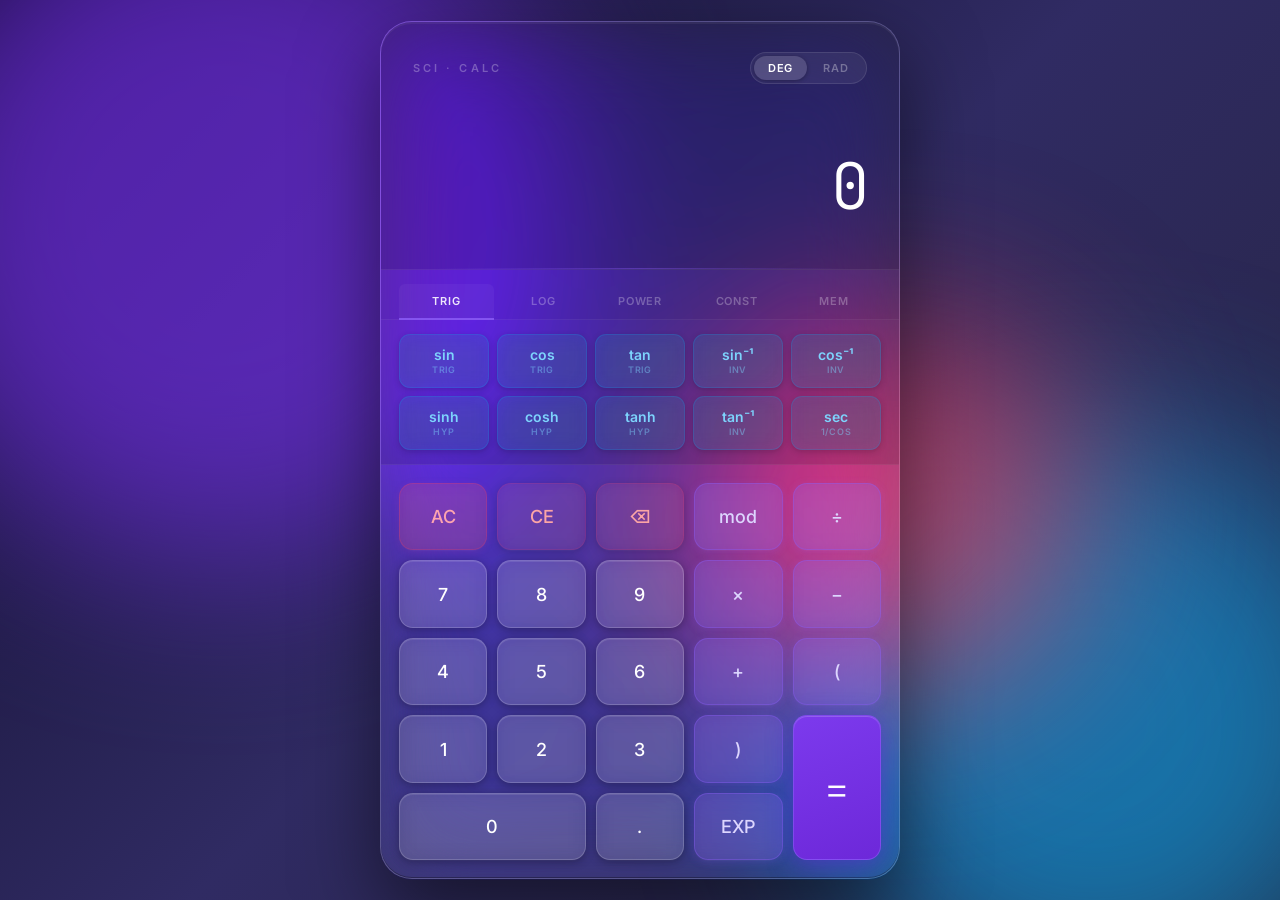
==== commit 1e6e851e: "Add files via upload" ====
--- a/projects/Calculator/index.html
+++ b/projects/Calculator/index.html
@@ -4,724 +4,628 @@
 <meta charset="UTF-8">
 <meta name="viewport" content="width=device-width, initial-scale=1.0">
 <title>Scientific Calculator</title>
-<link href="https://fonts.googleapis.com/css2?family=Space+Mono:wght@400;700&family=Outfit:wght@300;400;500;600;700&display=swap" rel="stylesheet">
+<link href="https://fonts.googleapis.com/css2?family=Inter:wght@300;400;500;600&family=JetBrains+Mono:wght@300;400;500&display=swap" rel="stylesheet">
 <style>
-*,*::before,*::after{box-sizing:border-box;margin:0;padding:0}
-
-:root{
-  --bg1:#060b18;
-  --bg2:#0c1428;
-  --glass:#ffffff08;
-  --glass2:#ffffff12;
-  --glass3:#ffffff1a;
-  --border:#ffffff14;
-  --border2:#ffffff22;
-  --blue:#4f8ef7;
-  --blue2:#6ba3ff;
-  --cyan:#38d9c0;
-  --red:#ff5f6d;
-  --gold:#f7c948;
-  --white:#e8edf8;
-  --dim:#7a8ab0;
-  --muted:#3a4460;
-  --radius:18px;
-  --radius-btn:12px;
-}
-
-html,body{
-  min-height:100vh;
-  background:var(--bg1);
-  display:flex;
-  align-items:center;
-  justify-content:center;
-  font-family:'Outfit',sans-serif;
-  overflow:hidden;
-}
-
-/* Animated bg orbs */
-body::before,body::after{
-  content:'';
-  position:fixed;
-  border-radius:50%;
-  filter:blur(80px);
-  pointer-events:none;
-  z-index:0;
-  animation:drift 12s ease-in-out infinite alternate;
-}
-body::before{
-  width:500px;height:500px;
-  background:radial-gradient(circle,rgba(79,142,247,0.18),transparent 70%);
-  top:-100px;left:-100px;
-}
-body::after{
-  width:400px;height:400px;
-  background:radial-gradient(circle,rgba(56,217,192,0.12),transparent 70%);
-  bottom:-80px;right:-60px;
-  animation-delay:-6s;
-}
-@keyframes drift{
-  0%{transform:translate(0,0)}
-  100%{transform:translate(40px,30px)}
-}
-
-/* ── WRAPPER ── */
-.page{
-  position:relative;
-  z-index:1;
-  width:100%;
-  max-width:430px;
-  padding:16px;
-}
-
-/* ── HEADER ── */
-.header{
-  display:flex;
-  align-items:center;
-  justify-content:space-between;
-  margin-bottom:14px;
-  padding:0 2px;
-}
-.logo{
-  font-family:'Space Mono',monospace;
-  font-size:11px;
-  font-weight:700;
-  letter-spacing:.3em;
-  color:var(--dim);
-  text-transform:uppercase;
-}
-.logo b{color:var(--blue2)}
-.angle-btns{
-  display:flex;
-  background:var(--glass);
-  border:1px solid var(--border);
-  border-radius:30px;
-  padding:3px;
-  gap:2px;
-}
-.angle-btn{
-  padding:5px 14px;
-  border:none;
-  border-radius:24px;
-  font-family:'Outfit',sans-serif;
-  font-size:10px;
-  font-weight:600;
-  letter-spacing:.1em;
-  cursor:pointer;
-  background:transparent;
-  color:var(--dim);
-  transition:all .2s;
-}
-.angle-btn.on{
-  background:var(--blue);
-  color:#fff;
-  box-shadow:0 0 16px rgba(79,142,247,.4);
+*, *::before, *::after { box-sizing: border-box; margin: 0; padding: 0; }
+
+html, body {
+  width: 100%; height: 100%;
+  min-height: 100vh;
+  font-family: 'Inter', sans-serif;
+  overflow: hidden;
+}
+
+body {
+  display: flex;
+  align-items: center;
+  justify-content: center;
+  background: #0f0c29;
+}
+
+/* ── BACKGROUND ── */
+.bg {
+  position: fixed;
+  inset: 0;
+  z-index: 0;
+  background: linear-gradient(135deg, #0f0c29 0%, #302b63 50%, #24243e 100%);
+}
+.orb {
+  position: absolute;
+  border-radius: 50%;
+  filter: blur(90px);
+  opacity: 0.6;
+  animation: float 10s ease-in-out infinite alternate;
+}
+.orb1 { width: 55vw; height: 55vw; max-width: 700px; max-height: 700px; background: #7b2ff7; top: -15%; left: -10%; }
+.orb2 { width: 45vw; height: 45vw; max-width: 600px; max-height: 600px; background: #0ea5e9; bottom: -12%; right: -8%; animation-delay: -5s; }
+.orb3 { width: 30vw; height: 30vw; max-width: 400px; max-height: 400px; background: #f43f5e; top: 35%; left: 55%; animation-delay: -2.5s; }
+@keyframes float {
+  from { transform: translate(0,0) scale(1); }
+  to   { transform: translate(30px,20px) scale(1.07); }
+}
+
+/* ── PAGE LAYOUT ── */
+.page {
+  position: relative;
+  z-index: 1;
+  width: 100%;
+  height: 100vh;
+  display: flex;
+  align-items: center;
+  justify-content: center;
+  padding: 24px;
 }
 
 /* ── CALC SHELL ── */
-.shell{
-  background:linear-gradient(145deg,#0e1830,#080f20);
-  border:1px solid var(--border2);
-  border-radius:26px;
-  overflow:hidden;
+.calc {
+  width: 100%;
+  max-width: 480px;
+  border-radius: 32px;
+  background: rgba(255,255,255,0.07);
+  backdrop-filter: blur(48px) saturate(200%);
+  -webkit-backdrop-filter: blur(48px) saturate(200%);
+  border: 1px solid rgba(255,255,255,0.16);
   box-shadow:
-    0 40px 100px rgba(0,0,0,.7),
-    0 0 0 1px rgba(255,255,255,.04),
-    inset 0 1px 0 rgba(255,255,255,.06);
+    0 32px 80px rgba(0,0,0,0.5),
+    0 2px 0 rgba(255,255,255,0.08) inset,
+    0 -1px 0 rgba(0,0,0,0.3) inset;
+  overflow: hidden;
+  animation: appear .5s cubic-bezier(.16,1,.3,1) both;
+}
+@keyframes appear {
+  from { opacity:0; transform: translateY(28px) scale(.97); }
+  to   { opacity:1; transform: translateY(0) scale(1); }
 }
 
 /* ── DISPLAY ── */
-.display{
-  padding:22px 24px 18px;
-  background:linear-gradient(180deg,#040a16 0%,#070d1e 100%);
-  border-bottom:1px solid var(--border);
-  position:relative;
-  min-height:148px;
-  display:flex;
-  flex-direction:column;
-  justify-content:flex-end;
-}
-.display::before{
+.display {
+  padding: clamp(18px, 3vw, 30px) clamp(20px, 3.5vw, 32px) clamp(16px, 2.5vw, 26px);
+  background: rgba(0,0,0,0.28);
+  border-bottom: 1px solid rgba(255,255,255,0.07);
+  position: relative;
+}
+.display::after {
   content:'';
   position:absolute;
-  top:0;left:24px;right:24px;height:1px;
-  background:linear-gradient(90deg,transparent,rgba(79,142,247,.5),transparent);
-}
-
-.d-badges{
-  position:absolute;
-  top:16px;left:20px;
-  display:flex;gap:6px;
-}
-.badge{
-  font-size:9px;
-  font-weight:700;
-  letter-spacing:.12em;
-  padding:3px 8px;
-  border-radius:6px;
-  opacity:0;
-  transition:opacity .25s;
-}
-.badge.show{opacity:1}
-.badge-mem{background:rgba(79,142,247,.18);color:var(--blue2);border:1px solid rgba(79,142,247,.25)}
-.badge-rad{background:rgba(56,217,192,.15);color:var(--cyan);border:1px solid rgba(56,217,192,.2)}
-
-.d-hist{
-  font-family:'Space Mono',monospace;
-  font-size:10px;
-  color:var(--muted);
-  text-align:right;
-  min-height:14px;
-  letter-spacing:.02em;
-  overflow:hidden;text-overflow:ellipsis;white-space:nowrap;
-  margin-bottom:3px;
-}
-.d-expr{
-  font-family:'Space Mono',monospace;
-  font-size:11.5px;
-  color:var(--dim);
-  text-align:right;
-  min-height:18px;
-  word-break:break-all;
-  line-height:1.4;
-  margin-bottom:6px;
-}
-.d-main{
-  font-family:'Space Mono',monospace;
-  font-weight:400;
-  font-size:46px;
-  color:var(--white);
-  text-align:right;
-  line-height:1;
-  letter-spacing:-.02em;
-  overflow:hidden;text-overflow:ellipsis;white-space:nowrap;
-  transition:font-size .1s;
-}
-.d-main.sz-md{font-size:32px}
-.d-main.sz-sm{font-size:22px}
-
-.d-note{
-  font-size:10px;
-  color:var(--cyan);
-  text-align:right;
-  margin-top:6px;
-  letter-spacing:.12em;
-  min-height:14px;
-  font-weight:500;
-}
-
-/* ── TAB BAR ── */
-.tabs{
-  display:flex;
-  background:#060c1a;
-  border-bottom:1px solid var(--border);
-}
-.tab{
-  flex:1;
-  padding:11px 4px;
-  background:none;
-  border:none;
-  border-bottom:2px solid transparent;
-  font-family:'Outfit',sans-serif;
-  font-size:10px;
-  font-weight:600;
-  letter-spacing:.1em;
-  text-transform:uppercase;
-  color:var(--muted);
-  cursor:pointer;
-  transition:all .2s;
-}
-.tab.on{
-  color:var(--blue2);
-  border-bottom-color:var(--blue);
-  background:rgba(79,142,247,.04);
+  bottom:0; left:10%; right:10%; height:1px;
+  background: linear-gradient(90deg, transparent, rgba(139,92,246,0.4), transparent);
+}
+
+.display-top {
+  display: flex;
+  align-items: center;
+  justify-content: space-between;
+  margin-bottom: clamp(14px, 2.5vw, 22px);
+}
+
+.brand {
+  font-size: clamp(9px,1vw,11px);
+  font-weight: 600;
+  letter-spacing: .28em;
+  text-transform: uppercase;
+  color: rgba(255,255,255,0.28);
+}
+
+.angle-group {
+  display: flex;
+  background: rgba(255,255,255,0.06);
+  border: 1px solid rgba(255,255,255,0.1);
+  border-radius: 20px;
+  padding: 3px;
+  gap: 2px;
+}
+.angle-btn {
+  padding: clamp(3px,0.5vw,5px) clamp(10px,1.5vw,14px);
+  border-radius: 16px;
+  border: none;
+  font-family: 'Inter', sans-serif;
+  font-size: clamp(9px,1vw,11px);
+  font-weight: 600;
+  letter-spacing: .08em;
+  cursor: pointer;
+  background: transparent;
+  color: rgba(255,255,255,0.32);
+  transition: all .2s;
+}
+.angle-btn.on {
+  background: rgba(255,255,255,0.15);
+  color: #fff;
+  box-shadow: 0 1px 4px rgba(0,0,0,.3);
+}
+
+.display-numbers { text-align: right; }
+
+.d-history {
+  font-family: 'JetBrains Mono', monospace;
+  font-size: clamp(10px,1.1vw,12px);
+  color: rgba(255,255,255,0.2);
+  min-height: 16px;
+  margin-bottom: 2px;
+  overflow: hidden; text-overflow: ellipsis; white-space: nowrap;
+}
+.d-expr {
+  font-family: 'JetBrains Mono', monospace;
+  font-size: clamp(11px,1.3vw,14px);
+  color: rgba(255,255,255,0.38);
+  min-height: 20px;
+  margin-bottom: clamp(6px,1vw,10px);
+  overflow: hidden; text-overflow: ellipsis; white-space: nowrap;
+}
+.d-main {
+  font-family: 'JetBrains Mono', monospace;
+  font-weight: 300;
+  font-size: clamp(36px,6vw,58px);
+  color: #fff;
+  line-height: 1;
+  letter-spacing: -.03em;
+  overflow: hidden; text-overflow: ellipsis; white-space: nowrap;
+  transition: font-size .1s;
+}
+.d-main.md { font-size: clamp(26px,4.5vw,40px); }
+.d-main.sm { font-size: clamp(18px,3vw,26px); }
+
+.d-note {
+  font-size: clamp(9px,1vw,11px);
+  font-weight: 500;
+  letter-spacing: .14em;
+  color: rgba(167,139,250,0.9);
+  text-align: right;
+  min-height: 16px;
+  margin-top: clamp(5px,1vw,9px);
+}
+
+.badges {
+  position: absolute;
+  bottom: clamp(14px,2vw,22px);
+  left: clamp(16px,2.5vw,28px);
+  display: flex;
+  gap: 6px;
+}
+.badge {
+  font-size: 8px;
+  font-weight: 700;
+  letter-spacing: .12em;
+  padding: 3px 7px;
+  border-radius: 5px;
+  opacity: 0;
+  transition: opacity .25s;
+}
+.badge.show { opacity: 1; }
+.bm { background: rgba(139,92,246,.22); color: #a78bfa; border: 1px solid rgba(139,92,246,.28); }
+.br { background: rgba(14,165,233,.18); color: #38bdf8; border: 1px solid rgba(14,165,233,.22); }
+
+/* ── TABS ── */
+.tabs {
+  display: flex;
+  padding: clamp(10px,1.5vw,14px) clamp(12px,2vw,18px) 0;
+  gap: 2px;
+  background: rgba(0,0,0,0.16);
+  border-bottom: 1px solid rgba(255,255,255,0.06);
+}
+.tab {
+  flex: 1;
+  padding: clamp(7px,1vw,10px) 2px;
+  border: none;
+  background: transparent;
+  font-family: 'Inter', sans-serif;
+  font-size: clamp(9px,1vw,11px);
+  font-weight: 600;
+  letter-spacing: .08em;
+  text-transform: uppercase;
+  color: rgba(255,255,255,0.28);
+  cursor: pointer;
+  border-bottom: 2px solid transparent;
+  margin-bottom: -1px;
+  transition: all .2s;
+  border-radius: 6px 6px 0 0;
+}
+.tab.on {
+  color: rgba(255,255,255,.88);
+  border-bottom-color: rgba(139,92,246,.85);
+  background: rgba(255,255,255,.04);
 }
 
 /* ── FN PANELS ── */
-.panel{display:none}
-.panel.on{display:grid}
-.panel{
-  grid-template-columns:repeat(5,1fr);
-  gap:1px;
-  background:var(--border);
-  border-bottom:1px solid var(--border);
-}
+.panel {
+  display: none;
+  grid-template-columns: repeat(5, 1fr);
+  gap: clamp(5px,0.8vw,8px);
+  padding: clamp(10px,1.5vw,14px) clamp(12px,2vw,18px);
+  background: rgba(0,0,0,0.12);
+  border-bottom: 1px solid rgba(255,255,255,0.06);
+}
+.panel.on { display: grid; }
 
 /* ── HISTORY DRAWER ── */
-.drawer{
-  display:none;
-  max-height:110px;
-  overflow-y:auto;
-  background:#06091a;
-  border-bottom:1px solid var(--border);
-  padding:8px 12px;
-}
-.drawer.open{display:block}
-.h-row{
-  display:flex;
-  justify-content:space-between;
-  padding:5px 0;
-  border-bottom:1px solid var(--border);
-  font-size:10.5px;
-  cursor:pointer;
-  transition:color .15s;
-  gap:12px;
-}
-.h-row:last-child{border-bottom:none}
-.h-row:hover .h-res{color:var(--blue2)}
-.h-expr{color:var(--muted);overflow:hidden;text-overflow:ellipsis;white-space:nowrap;flex:1}
-.h-res{color:var(--dim);white-space:nowrap;font-family:'Space Mono',monospace;font-size:10px}
-.drawer::-webkit-scrollbar{width:3px}
-.drawer::-webkit-scrollbar-thumb{background:var(--muted);border-radius:2px}
-
-/* ── MAIN GRID ── */
-.grid{
-  display:grid;
-  grid-template-columns:repeat(5,1fr);
-  gap:1px;
-  background:var(--border);
+.drawer {
+  display: none;
+  padding: 10px clamp(12px,2vw,18px);
+  max-height: 110px;
+  overflow-y: auto;
+  background: rgba(0,0,0,0.2);
+  border-bottom: 1px solid rgba(255,255,255,0.06);
+}
+.drawer.open { display: block; }
+.h-row {
+  display: flex;
+  justify-content: space-between;
+  align-items: center;
+  gap: 10px;
+  padding: 5px 0;
+  border-bottom: 1px solid rgba(255,255,255,0.05);
+  cursor: pointer;
+  transition: all .15s;
+}
+.h-row:last-child { border-bottom: none; }
+.h-row:hover .h-val { color: #a78bfa; }
+.h-ex  { font-size:10px; color:rgba(255,255,255,0.22); overflow:hidden; text-overflow:ellipsis; white-space:nowrap; flex:1; }
+.h-val { font-family:'JetBrains Mono',monospace; font-size:11px; color:rgba(255,255,255,0.55); white-space:nowrap; }
+.drawer::-webkit-scrollbar { width:3px; }
+.drawer::-webkit-scrollbar-thumb { background:rgba(255,255,255,.1); border-radius:2px; }
+
+/* ── KEYPAD ── */
+.keypad {
+  padding: clamp(12px,2vw,18px);
+  display: grid;
+  grid-template-columns: repeat(5, 1fr);
+  grid-template-rows: repeat(5, clamp(54px,7.5vh,70px));
+  gap: clamp(6px,1vw,10px);
+}
+.keypad .eq {
+  grid-column: 5;
+  grid-row: 4 / 6;
+  height: auto;
+  min-height: 0;
+  font-size: clamp(28px,4vw,42px);
 }
 
 /* ── BUTTONS ── */
-.btn{
-  position:relative;
-  height:60px;
-  border:none;
-  cursor:pointer;
-  font-family:'Outfit',sans-serif;
-  font-size:16px;
-  font-weight:500;
-  display:flex;
-  flex-direction:column;
-  align-items:center;
-  justify-content:center;
-  gap:2px;
-  transition:background .12s, transform .08s;
-  overflow:hidden;
-  -webkit-tap-highlight-color:transparent;
-  user-select:none;
-  background:#0b1122;
-  color:var(--white);
-}
-.btn sub{
-  font-size:8px;
-  font-weight:600;
-  letter-spacing:.08em;
-  text-transform:uppercase;
-  opacity:.5;
-  font-family:'Outfit',sans-serif;
-}
-.btn:hover{filter:brightness(1.25)}
-.btn:active{transform:scale(.94);filter:brightness(1.4)}
-
-/* num */
-.n{background:#0d1526;color:var(--white)}
+.btn {
+  position: relative;
+  width: 100%;
+  height: 100%;
+  border: none;
+  border-radius: clamp(10px,1.5vw,14px);
+  cursor: pointer;
+  font-family: 'Inter', sans-serif;
+  font-size: clamp(14px,1.8vw,18px);
+  font-weight: 500;
+  display: flex;
+  flex-direction: column;
+  align-items: center;
+  justify-content: center;
+  gap: 1px;
+  transition: transform .08s, filter .08s;
+  overflow: hidden;
+  -webkit-tap-highlight-color: transparent;
+  user-select: none;
+  backdrop-filter: blur(10px);
+  -webkit-backdrop-filter: blur(10px);
+}
+.btn sub {
+  font-size: clamp(7px,0.9vw,9px);
+  font-weight: 600;
+  letter-spacing: .08em;
+  text-transform: uppercase;
+  opacity: .45;
+  font-family: 'Inter', sans-serif;
+}
+.btn:hover  { filter: brightness(1.22); }
+.btn:active { transform: scale(.93); filter: brightness(1.4); }
+
+/* fn buttons in panels */
+.f {
+  height: clamp(44px,6vh,56px);
+  border-radius: clamp(8px,1.2vw,11px);
+  font-size: clamp(11px,1.3vw,14px);
+  font-weight: 600;
+  background: rgba(14,165,233,0.13);
+  border: 1px solid rgba(14,165,233,0.22);
+  color: #7dd3fc;
+  box-shadow: 0 2px 6px rgba(0,0,0,.18);
+}
+
+/* number */
+.n {
+  background: rgba(255,255,255,0.11);
+  border: 1px solid rgba(255,255,255,0.18);
+  color: #fff;
+  box-shadow: 0 2px 10px rgba(0,0,0,.3), 0 1px 0 rgba(255,255,255,.1) inset;
+}
+
 /* operator */
-.o{background:#0c1428;color:var(--blue2)}
-/* fn */
-.f{background:#0b1220;color:var(--cyan);font-size:12px;font-weight:600}
-/* clear */
-.cl{background:#120b10;color:var(--red)}
+.o {
+  background: rgba(139,92,246,0.25);
+  border: 1px solid rgba(139,92,246,0.4);
+  color: #ddd6fe;
+  box-shadow: 0 2px 10px rgba(139,92,246,.2);
+}
+
+/* clear red */
+.cl {
+  background: rgba(244,63,94,0.18);
+  border: 1px solid rgba(244,63,94,0.26);
+  color: #fda4af;
+  box-shadow: 0 2px 8px rgba(244,63,94,.1);
+}
+/* mild clear */
+.cl2 {
+  background: rgba(244,63,94,0.09);
+  border: 1px solid rgba(244,63,94,0.15);
+  color: #fca5a5;
+  box-shadow: 0 2px 8px rgba(0,0,0,.18);
+}
+
 /* equals */
-.eq{
-  background:linear-gradient(135deg,#3a6ff0,#5b8fff);
-  color:#fff;
-  font-size:24px;
-  font-weight:300;
-  box-shadow:inset 0 1px 0 rgba(255,255,255,.15);
-}
-.eq:hover{filter:brightness(1.15)}
-/* span 2 */
-.s2{grid-column:span 2}
-.tall{grid-row:span 2;height:auto}
-
-/* Ripple */
-.btn::after{
-  content:'';
-  position:absolute;
-  width:60px;height:60px;
-  border-radius:50%;
-  background:rgba(255,255,255,.08);
-  transform:translate(-50%,-50%) scale(0);
-  left:50%;top:50%;
-  pointer-events:none;
-  transition:transform .35s ease-out,opacity .35s;
-  opacity:0;
-}
-.btn:active::after{
-  transform:translate(-50%,-50%) scale(3.5);
-  opacity:1;
-  transition:transform 0s,opacity 0s;
-}
-
-/* ── RESPONSIVE ── */
-@media(max-width:440px){
-  .page{padding:10px}
-  .d-main{font-size:38px}
-  .d-main.sz-md{font-size:26px}
-  .d-main.sz-sm{font-size:18px}
-  .btn{height:54px;font-size:15px}
-  .f{font-size:11px}
-  .shell{border-radius:22px}
-}
-@media(max-width:360px){
-  .btn{height:48px;font-size:13px}
-  .f{font-size:10px}
-  .angle-btn{padding:4px 10px}
-}
-
-/* Flash */
-@keyframes resultFlash{
-  0%{color:#fff;text-shadow:0 0 20px rgba(79,142,247,.9)}
-  100%{color:var(--white);text-shadow:none}
-}
-.flash{animation:resultFlash .4s ease-out}
-
-/* Entrance */
-@keyframes up{from{opacity:0;transform:translateY(20px)}to{opacity:1;transform:translateY(0)}}
-.shell{animation:up .45s cubic-bezier(.16,1,.3,1)}
-.header{animation:up .4s cubic-bezier(.16,1,.3,1) .05s both}
+.eq {
+  background: linear-gradient(160deg, #7c3aed, #6d28d9);
+  border: 1px solid rgba(139,92,246,0.6);
+  color: #fff;
+  font-size: clamp(20px,3vw,28px);
+  font-weight: 300;
+  box-shadow: 0 6px 24px rgba(109,40,217,.5), 0 1px 0 rgba(255,255,255,.18) inset;
+}
+
+.s2 { grid-column: span 2; }
+
+/* flash */
+@keyframes numFlash {
+  0%   { color: #a78bfa; }
+  100% { color: #fff; }
+}
+.flash { animation: numFlash .35s ease-out; }
+
+/* ── LARGE SCREEN BOOST ── */
+@media (min-width: 900px) {
+  .calc { max-width: 520px; }
+  .d-main { font-size: 64px; }
+  .d-main.md { font-size: 44px; }
+  .d-main.sm { font-size: 30px; }
+}
+
+/* ── SMALL SCREENS ── */
+@media (max-width: 480px) {
+  .page { padding: 12px; }
+  .calc { border-radius: 24px; }
+}
+@media (max-width: 360px) {
+  .keypad { grid-template-rows: repeat(5, 46px); }
+  .f { height: 36px; font-size: 9px; }
+}
+
+/* short screens (landscape phone) */
+@media (max-height: 600px) {
+  .keypad { grid-template-rows: repeat(5, clamp(38px,7vh,50px)); }
+  .f    { height: clamp(32px,5.5vh,42px); }
+  .display { padding: 14px 20px 12px; }
+  .d-main  { font-size: clamp(28px,5vw,44px); }
+}
 </style>
 </head>
 <body>
 
+<div class="bg">
+  <div class="orb orb1"></div>
+  <div class="orb orb2"></div>
+  <div class="orb orb3"></div>
+</div>
+
 <div class="page">
-  <div class="header">
-    <div class="logo"><b>SCI</b>·CALC</div>
-    <div class="angle-btns">
-      <button class="angle-btn on" id="abDeg" onclick="setMode('deg')">DEG</button>
-      <button class="angle-btn" id="abRad" onclick="setMode('rad')">RAD</button>
+<div class="calc">
+
+  <!-- Display -->
+  <div class="display">
+    <div class="display-top">
+      <div class="brand">Sci · Calc</div>
+      <div class="angle-group">
+        <button class="angle-btn on" id="abDeg" onclick="setMode('deg')">DEG</button>
+        <button class="angle-btn"    id="abRad" onclick="setMode('rad')">RAD</button>
+      </div>
     </div>
-  </div>
-
-  <div class="shell">
-
-    <!-- Display -->
-    <div class="display">
-      <div class="d-badges">
-        <div class="badge badge-mem" id="bMem">MEM</div>
-        <div class="badge badge-rad" id="bRad">RAD</div>
-      </div>
-      <div class="d-hist" id="dHist">&nbsp;</div>
-      <div class="d-expr" id="dExpr">&nbsp;</div>
-      <div class="d-main" id="dMain">0</div>
-      <div class="d-note" id="dNote">&nbsp;</div>
+    <div class="display-numbers">
+      <div class="d-history" id="dHist">&nbsp;</div>
+      <div class="d-expr"    id="dExpr">&nbsp;</div>
+      <div class="d-main"    id="dMain">0</div>
+      <div class="d-note"    id="dNote">&nbsp;</div>
     </div>
-
-    <!-- History Drawer -->
-    <div class="drawer" id="drawer"></div>
-
-    <!-- Tabs -->
-    <div class="tabs">
-      <button class="tab on" onclick="tab('trig',this)">Trig</button>
-      <button class="tab" onclick="tab('log',this)">Log</button>
-      <button class="tab" onclick="tab('pow',this)">Power</button>
-      <button class="tab" onclick="tab('cst',this)">Const</button>
-      <button class="tab" onclick="tab('mem',this)">Memory</button>
+    <div class="badges">
+      <span class="badge bm" id="bMem">MEM</span>
+      <span class="badge br" id="bRad">RAD</span>
     </div>
-
-    <!-- Panel: Trig -->
-    <div class="panel on" id="p-trig">
-      <button class="btn f" onclick="fn('sin')">sin<sub>trig</sub></button>
-      <button class="btn f" onclick="fn('cos')">cos<sub>trig</sub></button>
-      <button class="btn f" onclick="fn('tan')">tan<sub>trig</sub></button>
-      <button class="btn f" onclick="fn('asin')">sin⁻¹<sub>inv</sub></button>
-      <button class="btn f" onclick="fn('acos')">cos⁻¹<sub>inv</sub></button>
-      <button class="btn f" onclick="fn('sinh')">sinh<sub>hyp</sub></button>
-      <button class="btn f" onclick="fn('cosh')">cosh<sub>hyp</sub></button>
-      <button class="btn f" onclick="fn('tanh')">tanh<sub>hyp</sub></button>
-      <button class="btn f" onclick="fn('atan')">tan⁻¹<sub>inv</sub></button>
-      <button class="btn f" onclick="fn('sec')">sec<sub>1/cos</sub></button>
-    </div>
-
-    <!-- Panel: Log -->
-    <div class="panel" id="p-log">
-      <button class="btn f" onclick="fn('log10')">log<sub>base10</sub></button>
-      <button class="btn f" onclick="fn('log2')">log₂<sub>base2</sub></button>
-      <button class="btn f" onclick="fn('ln')">ln<sub>natural</sub></button>
-      <button class="btn f" onclick="fn('exp')">eˣ<sub>e^x</sub></button>
-      <button class="btn f" onclick="fn('log1p')">ln(1+x)<sub>precise</sub></button>
-      <button class="btn f" onclick="fn('abs')">|x|<sub>abs</sub></button>
-      <button class="btn f" onclick="fn('ceil')">⌈x⌉<sub>ceil</sub></button>
-      <button class="btn f" onclick="fn('floor')">⌊x⌋<sub>floor</sub></button>
-      <button class="btn f" onclick="fn('round')">⌊x⌉<sub>round</sub></button>
-      <button class="btn f" onclick="fn('sign')">sgn<sub>sign</sub></button>
-    </div>
-
-    <!-- Panel: Power -->
-    <div class="panel" id="p-pow">
-      <button class="btn f" onclick="fn('sqrt')">√x<sub>sqrt</sub></button>
-      <button class="btn f" onclick="fn('cbrt')">∛x<sub>cbrt</sub></button>
-      <button class="btn f" onclick="op('^2')">x²<sub>square</sub></button>
-      <button class="btn f" onclick="op('^3')">x³<sub>cube</sub></button>
-      <button class="btn f" onclick="op('^')">xʸ<sub>power</sub></button>
-      <button class="btn f" onclick="fn('recip')">1/x<sub>recip</sub></button>
-      <button class="btn f" onclick="fn('nroot')">ʸ√x<sub>nth root</sub></button>
-      <button class="btn f" onclick="fn('fact')">n!<sub>factorial</sub></button>
-      <button class="btn f" onclick="fn('pct')">%<sub>percent</sub></button>
-      <button class="btn f" onclick="fn('neg')">±<sub>negate</sub></button>
-    </div>
-
-    <!-- Panel: Constants -->
-    <div class="panel" id="p-cst">
-      <button class="btn f" onclick="con(Math.PI,'π')">π<sub>3.14159</sub></button>
-      <button class="btn f" onclick="con(Math.E,'e')">e<sub>2.71828</sub></button>
-      <button class="btn f" onclick="con(Math.SQRT2,'√2')">√2<sub>1.41421</sub></button>
-      <button class="btn f" onclick="con(Math.LN2,'ln2')">ln2<sub>0.69315</sub></button>
-      <button class="btn f" onclick="con(Math.LN10,'ln10')">ln10<sub>2.30259</sub></button>
-      <button class="btn f" onclick="con(1.6180339887,'φ')">φ<sub>golden</sub></button>
-      <button class="btn f" onclick="con(6.02214076e23,'Nₐ')">Nₐ<sub>avogadro</sub></button>
-      <button class="btn f" onclick="con(299792458,'c')">c<sub>m/s</sub></button>
-      <button class="btn f" onclick="con(9.80665,'g')">g<sub>m/s²</sub></button>
-      <button class="btn f" onclick="con(6.674e-11,'G')">G<sub>grav</sub></button>
-    </div>
-
-    <!-- Panel: Memory -->
-    <div class="panel" id="p-mem">
-      <button class="btn f" onclick="mStore()">MS<sub>store</sub></button>
-      <button class="btn f" onclick="mRecall()">MR<sub>recall</sub></button>
-      <button class="btn f" onclick="mAdd()">M+<sub>add</sub></button>
-      <button class="btn f" onclick="mSub()">M−<sub>sub</sub></button>
-      <button class="btn f" onclick="mClear()">MC<sub>clear</sub></button>
-      <button class="btn f" onclick="toggleDrawer()">hist<sub>history</sub></button>
-      <button class="btn f" onclick="clearHist()">clr H<sub>clear</sub></button>
-      <button class="btn f" onclick="doCopy()">copy<sub>clip</sub></button>
-      <button class="btn f" onclick="doRand()">rand<sub>random</sub></button>
-      <button class="btn f" onclick="useAns()">ANS<sub>last</sub></button>
-    </div>
-
-    <!-- Main Keypad -->
-    <div class="grid">
-      <!-- Row 1 -->
-      <button class="btn cl" onclick="ac()">AC<sub>reset</sub></button>
-      <button class="btn cl" style="color:#ff9f6d" onclick="ce()">CE<sub>entry</sub></button>
-      <button class="btn cl" style="color:#ff9f6d" onclick="bs()">⌫<sub>del</sub></button>
-      <button class="btn o" onclick="op('%')">mod<sub>%</sub></button>
-      <button class="btn o" onclick="op('/')">÷<sub>div</sub></button>
-      <!-- Row 2 -->
-      <button class="btn n" onclick="num('7')">7</button>
-      <button class="btn n" onclick="num('8')">8</button>
-      <button class="btn n" onclick="num('9')">9</button>
-      <button class="btn o" onclick="op('*')">×<sub>mul</sub></button>
-      <button class="btn o" onclick="op('-')">−<sub>sub</sub></button>
-      <!-- Row 3 -->
-      <button class="btn n" onclick="num('4')">4</button>
-      <button class="btn n" onclick="num('5')">5</button>
-      <button class="btn n" onclick="num('6')">6</button>
-      <button class="btn o" onclick="op('+')">+<sub>add</sub></button>
-      <button class="btn o" onclick="par('(')">(</button>
-      <!-- Row 4 + span -->
-      <button class="btn n" onclick="num('1')">1</button>
-      <button class="btn n" onclick="num('2')">2</button>
-      <button class="btn n" onclick="num('3')">3</button>
-      <button class="btn o" onclick="par(')')">)</button>
-      <button class="btn eq tall" onclick="calc()">=</button>
-      <!-- Row 5 -->
-      <button class="btn n s2" onclick="num('0')">0</button>
-      <button class="btn n" onclick="dot()">.</button>
-      <button class="btn o" onclick="op('E')">EXP<sub>×10ⁿ</sub></button>
-    </div>
-
-  </div><!-- /shell -->
+  </div>
+
+  <!-- Tabs -->
+  <div class="tabs">
+    <button class="tab on" onclick="switchTab('trig',this)">Trig</button>
+    <button class="tab"    onclick="switchTab('log',this)">Log</button>
+    <button class="tab"    onclick="switchTab('pow',this)">Power</button>
+    <button class="tab"    onclick="switchTab('cst',this)">Const</button>
+    <button class="tab"    onclick="switchTab('mem',this)">Mem</button>
+  </div>
+
+  <!-- Panels -->
+  <div class="panel on" id="p-trig">
+    <button class="btn f" onclick="fn('sin')">sin<sub>trig</sub></button>
+    <button class="btn f" onclick="fn('cos')">cos<sub>trig</sub></button>
+    <button class="btn f" onclick="fn('tan')">tan<sub>trig</sub></button>
+    <button class="btn f" onclick="fn('asin')">sin⁻¹<sub>inv</sub></button>
+    <button class="btn f" onclick="fn('acos')">cos⁻¹<sub>inv</sub></button>
+    <button class="btn f" onclick="fn('sinh')">sinh<sub>hyp</sub></button>
+    <button class="btn f" onclick="fn('cosh')">cosh<sub>hyp</sub></button>
+    <button class="btn f" onclick="fn('tanh')">tanh<sub>hyp</sub></button>
+    <button class="btn f" onclick="fn('atan')">tan⁻¹<sub>inv</sub></button>
+    <button class="btn f" onclick="fn('sec')">sec<sub>1/cos</sub></button>
+  </div>
+  <div class="panel" id="p-log">
+    <button class="btn f" onclick="fn('log10')">log<sub>base10</sub></button>
+    <button class="btn f" onclick="fn('log2')">log₂<sub>base2</sub></button>
+    <button class="btn f" onclick="fn('ln')">ln<sub>nat</sub></button>
+    <button class="btn f" onclick="fn('exp')">eˣ<sub>e^x</sub></button>
+    <button class="btn f" onclick="fn('log1p')">ln(1+x)</button>
+    <button class="btn f" onclick="fn('abs')">|x|<sub>abs</sub></button>
+    <button class="btn f" onclick="fn('ceil')">⌈x⌉<sub>ceil</sub></button>
+    <button class="btn f" onclick="fn('floor')">⌊x⌋<sub>floor</sub></button>
+    <button class="btn f" onclick="fn('round')">round</button>
+    <button class="btn f" onclick="fn('sign')">sgn<sub>sign</sub></button>
+  </div>
+  <div class="panel" id="p-pow">
+    <button class="btn f" onclick="fn('sqrt')">√x</button>
+    <button class="btn f" onclick="fn('cbrt')">∛x</button>
+    <button class="btn f" onclick="op('^2')">x²</button>
+    <button class="btn f" onclick="op('^3')">x³</button>
+    <button class="btn f" onclick="op('^')">xʸ</button>
+    <button class="btn f" onclick="fn('recip')">1/x</button>
+    <button class="btn f" onclick="fn('nroot')">ʸ√x</button>
+    <button class="btn f" onclick="fn('fact')">n!</button>
+    <button class="btn f" onclick="fn('pct')">%</button>
+    <button class="btn f" onclick="fn('neg')">±</button>
+  </div>
+  <div class="panel" id="p-cst">
+    <button class="btn f" onclick="con(Math.PI,'π')">π<sub>3.14…</sub></button>
+    <button class="btn f" onclick="con(Math.E,'e')">e<sub>2.71…</sub></button>
+    <button class="btn f" onclick="con(Math.SQRT2,'√2')">√2</button>
+    <button class="btn f" onclick="con(Math.LN2,'ln2')">ln2</button>
+    <button class="btn f" onclick="con(Math.LN10,'ln10')">ln10</button>
+    <button class="btn f" onclick="con(1.6180339887,'φ')">φ<sub>gold</sub></button>
+    <button class="btn f" onclick="con(6.02214076e23,'Nₐ')">Nₐ</button>
+    <button class="btn f" onclick="con(299792458,'c')">c<sub>m/s</sub></button>
+    <button class="btn f" onclick="con(9.80665,'g')">g<sub>m/s²</sub></button>
+    <button class="btn f" onclick="con(6.674e-11,'G')">G</button>
+  </div>
+  <div class="panel" id="p-mem">
+    <button class="btn f" onclick="mStore()">MS<sub>store</sub></button>
+    <button class="btn f" onclick="mRecall()">MR<sub>recall</sub></button>
+    <button class="btn f" onclick="mAdd()">M+</button>
+    <button class="btn f" onclick="mSub()">M−</button>
+    <button class="btn f" onclick="mClear()">MC</button>
+    <button class="btn f" onclick="toggleDrawer()">hist</button>
+    <button class="btn f" onclick="clearHist()">clr H</button>
+    <button class="btn f" onclick="doCopy()">copy</button>
+    <button class="btn f" onclick="doRand()">rand</button>
+    <button class="btn f" onclick="useAns()">ANS</button>
+  </div>
+
+  <!-- History -->
+  <div class="drawer" id="drawer"></div>
+
+  <!-- Keypad -->
+  <div class="keypad">
+    <!-- Col 1-4 row 1 -->
+    <button class="btn cl"  onclick="ac()">AC</button>
+    <button class="btn cl2" onclick="ce()">CE</button>
+    <button class="btn cl2" onclick="bs()">⌫</button>
+    <button class="btn o"   onclick="op('%')">mod</button>
+    <!-- Col 5 row 1 -->
+    <button class="btn o"   onclick="op('/')">÷</button>
+
+    <!-- Col 1-4 row 2 -->
+    <button class="btn n" onclick="num('7')">7</button>
+    <button class="btn n" onclick="num('8')">8</button>
+    <button class="btn n" onclick="num('9')">9</button>
+    <button class="btn o" onclick="op('*')">×</button>
+    <!-- Col 5 row 2 -->
+    <button class="btn o" onclick="op('-')">−</button>
+
+    <!-- Col 1-4 row 3 -->
+    <button class="btn n" onclick="num('4')">4</button>
+    <button class="btn n" onclick="num('5')">5</button>
+    <button class="btn n" onclick="num('6')">6</button>
+    <button class="btn o" onclick="op('+')">+</button>
+    <!-- Col 5 row 3 -->
+    <button class="btn o" onclick="par('(')">(</button>
+
+    <!-- Col 1-4 row 4 -->
+    <button class="btn n" onclick="num('1')">1</button>
+    <button class="btn n" onclick="num('2')">2</button>
+    <button class="btn n" onclick="num('3')">3</button>
+    <button class="btn o" onclick="par(')')">)</button>
+    <!-- EQUALS spans col5 rows 4-5 -->
+    <button class="btn eq" onclick="calc()">=</button>
+
+    <!-- Col 1-4 row 5 -->
+    <button class="btn n s2" onclick="num('0')">0</button>
+    <button class="btn n"    onclick="dot()">.</button>
+    <button class="btn o"    onclick="op('E')">EXP</button>
+  </div>
+
+</div><!-- /calc -->
 </div><!-- /page -->
 
 <script>
-// ── State ──────────────────────────────────────────────────────────────────
-let S={
-  disp:'0', expr:'', mode:'deg',
-  mem:0, memHas:false,
-  ans:null, justCalc:false,
-  hist:[]
-};
-
-// ── DOM helpers ────────────────────────────────────────────────────────────
 const $=id=>document.getElementById(id);
-const dMain=$('dMain'), dExpr=$('dExpr'), dHist=$('dHist'), dNote=$('dNote');
+let S={disp:'0',expr:'',mode:'deg',mem:0,memHas:false,ans:null,justCalc:false,hist:[]};
 
 function render(){
-  dMain.className='d-main';
-  const l=S.disp.length;
-  if(l>14)dMain.classList.add('sz-sm');
-  else if(l>9)dMain.classList.add('sz-md');
-  dMain.textContent=S.disp;
-  dExpr.textContent=S.expr||'\u00a0';
-}
-
-function note(t,ms=2000){
-  dNote.textContent=t;
-  if(ms)setTimeout(()=>dNote.textContent='\u00a0',ms);
-}
-
-function badge(id,show){$('b'+id).classList.toggle('show',show)}
-
-// ── Input ─────────────────────────────────────────────────────────────────
-function num(n){
-  if(S.justCalc){S.disp=n;S.expr='';S.justCalc=false;}
-  else S.disp=S.disp==='0'?n:S.disp+n;
-  render();
-}
-function dot(){
-  if(S.justCalc){S.disp='0.';S.justCalc=false;}
-  else if(!S.disp.includes('.'))S.disp+='.';
-  render();
-}
-function op(o){
-  S.justCalc=false;
-  const lbl={'+':'+','-':'−','*':'×','/':'÷','%':'mod','^':'^','E':'×10^'};
-  S.expr=(S.expr||'')+S.disp+' '+(lbl[o]||o)+' ';
-  S.disp='0';render();
-}
-function par(p){
-  S.justCalc=false;
-  if(p==='('){
-    S.expr=(S.expr||'')+(S.disp!=='0'?S.disp+'×(':'(');
-    S.disp='0';
-  }else{
-    S.expr=(S.expr||'')+S.disp+')';
-    S.disp='0';
-  }
-  render();
-}
-
-// ── Clear / Edit ──────────────────────────────────────────────────────────
+  const el=$('dMain');
+  el.className='d-main';
+  if(S.disp.length>14)el.classList.add('sm');
+  else if(S.disp.length>9)el.classList.add('md');
+  el.textContent=S.disp;
+  $('dExpr').textContent=S.expr||'\u00a0';
+}
+function note(t,ms=2200){$('dNote').textContent=t;if(ms)setTimeout(()=>$('dNote').textContent='\u00a0',ms);}
+function badge(id,v){$('b'+id).classList.toggle('show',v);}
+function flash(){const e=$('dMain');e.classList.remove('flash');void e.offsetWidth;e.classList.add('flash');}
+
+function num(n){if(S.justCalc){S.disp=n;S.expr='';S.justCalc=false;}else S.disp=S.disp==='0'?n:S.disp+n;render();}
+function dot(){if(S.justCalc){S.disp='0.';S.justCalc=false;}else if(!S.disp.includes('.'))S.disp+='.';render();}
+function op(o){S.justCalc=false;const l={'+':'+','-':'−','*':'×','/':'÷','%':'mod','^':'^','E':'×10^'};S.expr=(S.expr||'')+S.disp+' '+(l[o]||o)+' ';S.disp='0';render();}
+function par(p){S.justCalc=false;if(p==='('){S.expr=(S.expr||'')+(S.disp!=='0'?S.disp+'×(':' (');S.disp='0';}else{S.expr=(S.expr||'')+S.disp+')';S.disp='0';}render();}
 function ac(){S.disp='0';S.expr='';S.justCalc=false;render();}
 function ce(){S.disp='0';render();}
-function bs(){
-  if(S.justCalc){ac();return;}
-  S.disp=S.disp.length>1?S.disp.slice(0,-1):'0';render();
-}
-
-// ── Calculate ─────────────────────────────────────────────────────────────
+function bs(){if(S.justCalc){ac();return;}S.disp=S.disp.length>1?S.disp.slice(0,-1):'0';render();}
+
 function calc(){
-  let raw=(S.expr+S.disp)
-    .replace(/÷/g,'/').replace(/×/g,'*').replace(/−/g,'-')
-    .replace(/mod/g,'%').replace(/\^/g,'**')
-    .replace(/×10\^/g,'e');
+  let raw=(S.expr+S.disp).replace(/÷/g,'/').replace(/×/g,'*').replace(/−/g,'-').replace(/mod/g,'%').replace(/\^/g,'**').replace(/×10\^/g,'e');
   try{
     const r=Function('"use strict";return('+raw+')')();
     if(!isFinite(r))throw 0;
     const v=parseFloat(r.toPrecision(12));
-    pushHist(S.expr+S.disp,v);
-    dHist.textContent=(S.expr+S.disp)+' =';
-    S.ans=v;S.disp=fmt(v);S.expr='';S.justCalc=true;
-    render();flash();
-  }catch{
-    S.disp='Error';S.expr='';S.justCalc=true;render();
-  }
-}
-
-function flash(){
-  dMain.classList.remove('flash');
-  void dMain.offsetWidth;
-  dMain.classList.add('flash');
-}
-
-// ── Functions ─────────────────────────────────────────────────────────────
+    addHist(S.expr+S.disp,v);
+    $('dHist').textContent=(S.expr+S.disp)+' =';
+    S.ans=v;S.disp=fmt(v);S.expr='';S.justCalc=true;render();flash();
+  }catch{S.disp='Error';S.expr='';S.justCalc=true;render();}
+}
+
 function fn(name){
   const v=parseFloat(S.disp);
   const R=a=>S.mode==='deg'?a*Math.PI/180:a;
   const D=a=>S.mode==='deg'?a*180/Math.PI:a;
-  const ops={
-    sin:v=>Math.sin(R(v)), cos:v=>Math.cos(R(v)), tan:v=>Math.tan(R(v)),
-    asin:v=>D(Math.asin(v)), acos:v=>D(Math.acos(v)), atan:v=>D(Math.atan(v)),
-    sinh:Math.sinh, cosh:Math.cosh, tanh:Math.tanh,
-    sec:v=>1/Math.cos(R(v)),
-    log10:Math.log10, log2:Math.log2, ln:Math.log, exp:Math.exp, log1p:Math.log1p,
-    abs:Math.abs, ceil:Math.ceil, floor:Math.floor, round:Math.round, sign:Math.sign,
-    sqrt:Math.sqrt, cbrt:Math.cbrt,
-    recip:v=>1/v,
-    nroot:v=>{const n=parseFloat(prompt('Enter n for nth root:')||'2');return Math.pow(v,1/n);},
-    fact:v=>{let r=1;for(let i=2;i<=Math.round(v);i++)r*=i;return r;},
-    pct:v=>v/100,
-    neg:v=>-v,
-  };
-  const lbls={sin:'sin',cos:'cos',tan:'tan',asin:'arcsin',acos:'arccos',atan:'arctan',
-    sinh:'sinh',cosh:'cosh',tanh:'tanh',sec:'sec',log10:'log',log2:'log₂',
-    ln:'ln',exp:'eˣ',log1p:'ln(1+x)',abs:'|x|',ceil:'⌈x⌉',floor:'⌊x⌋',
-    round:'round',sign:'sgn',sqrt:'√',cbrt:'∛',recip:'1/x',nroot:'ⁿ√',
-    fact:'!',pct:'%',neg:'±'};
-  try{
-    const r=ops[name](v);
-    if(!isFinite(r))throw 0;
-    const res=parseFloat(r.toPrecision(12));
-    pushHist(`${lbls[name]}(${v})`,res);
-    dHist.textContent=`${lbls[name]}(${v}) =`;
-    S.ans=res;S.disp=fmt(res);S.expr='';S.justCalc=true;
-    render();flash();
-  }catch{S.disp='Error';S.justCalc=true;render();}
-}
-
-function con(val,label){
-  S.disp=fmt(val);S.justCalc=false;
-  note(label+' = '+val,3000);render();
-}
-
-// ── Memory ────────────────────────────────────────────────────────────────
+  const ops={sin:v=>Math.sin(R(v)),cos:v=>Math.cos(R(v)),tan:v=>Math.tan(R(v)),asin:v=>D(Math.asin(v)),acos:v=>D(Math.acos(v)),atan:v=>D(Math.atan(v)),sinh:Math.sinh,cosh:Math.cosh,tanh:Math.tanh,sec:v=>1/Math.cos(R(v)),log10:Math.log10,log2:Math.log2,ln:Math.log,exp:Math.exp,log1p:Math.log1p,abs:Math.abs,ceil:Math.ceil,floor:Math.floor,round:Math.round,sign:Math.sign,sqrt:Math.sqrt,cbrt:Math.cbrt,recip:v=>1/v,nroot:v=>{const n=parseFloat(prompt('Enter n:')||'2');return Math.pow(v,1/n);},fact:v=>{let r=1;for(let i=2;i<=Math.round(v);i++)r*=i;return r;},pct:v=>v/100,neg:v=>-v};
+  const lbl={sin:'sin',cos:'cos',tan:'tan',asin:'arcsin',acos:'arccos',atan:'arctan',sinh:'sinh',cosh:'cosh',tanh:'tanh',sec:'sec',log10:'log',log2:'log₂',ln:'ln',exp:'eˣ',log1p:'ln(1+x)',abs:'|x|',ceil:'⌈x⌉',floor:'⌊x⌋',round:'round',sign:'sgn',sqrt:'√',cbrt:'∛',recip:'1/x',nroot:'ⁿ√',fact:'n!',pct:'%',neg:'±'};
+  try{const r=ops[name](v);if(!isFinite(r))throw 0;const res=parseFloat(r.toPrecision(12));addHist(`${lbl[name]}(${v})`,res);$('dHist').textContent=`${lbl[name]}(${v}) =`;S.ans=res;S.disp=fmt(res);S.expr='';S.justCalc=true;render();flash();}
+  catch{S.disp='Error';S.justCalc=true;render();}
+}
+
+function con(val,label){S.disp=fmt(val);S.justCalc=false;note(label);render();}
 function mStore(){S.mem=parseFloat(S.disp);S.memHas=true;badge('Mem',true);note('Stored to M');}
 function mRecall(){if(S.memHas){S.disp=fmt(S.mem);render();note('MR = '+fmt(S.mem));}}
-function mAdd(){S.mem+=parseFloat(S.disp);S.memHas=true;badge('Mem',true);note('M + '+S.disp);}
-function mSub(){S.mem-=parseFloat(S.disp);S.memHas=true;badge('Mem',true);note('M − '+S.disp);}
+function mAdd(){S.mem+=parseFloat(S.disp);S.memHas=true;badge('Mem',true);note('M+');}
+function mSub(){S.mem-=parseFloat(S.disp);S.memHas=true;badge('Mem',true);note('M−');}
 function mClear(){S.mem=0;S.memHas=false;badge('Mem',false);note('Memory cleared');}
-
-// ── Angle Mode ────────────────────────────────────────────────────────────
-function setMode(m){
-  S.mode=m;
-  $('abDeg').classList.toggle('on',m==='deg');
-  $('abRad').classList.toggle('on',m==='rad');
-  badge('Rad',m==='rad');
-  note(m.toUpperCase()+' mode');
-}
-
-// ── Tabs ──────────────────────────────────────────────────────────────────
-function tab(id,el){
-  document.querySelectorAll('.tab').forEach(t=>t.classList.remove('on'));
-  document.querySelectorAll('.panel').forEach(p=>p.classList.remove('on'));
-  el.classList.add('on');
-  $('p-'+id).classList.add('on');
-}
-
-// ── History ───────────────────────────────────────────────────────────────
-function pushHist(expr,res){
-  S.hist.unshift({expr,res});
-  if(S.hist.length>20)S.hist.pop();
-}
-function renderDrawer(){
-  const d=$('drawer');
-  if(!S.hist.length){d.innerHTML='<div style="color:var(--muted);font-size:11px;text-align:center;padding:10px">No history yet</div>';return;}
-  d.innerHTML=S.hist.map((h,i)=>
-    `<div class="h-row" onclick="pickHist(${i})">
-      <span class="h-expr">${h.expr}</span>
-      <span class="h-res">${fmt(h.res)}</span>
-    </div>`
-  ).join('');
-}
-function toggleDrawer(){
-  const d=$('drawer');
-  d.classList.toggle('open');
-  if(d.classList.contains('open'))renderDrawer();
-}
+function useAns(){if(S.ans!==null){S.disp=fmt(S.ans);S.justCalc=false;render();}}
+function doCopy(){navigator.clipboard.writeText(S.disp).then(()=>note('Copied!'));}
+function doRand(){S.disp=fmt(Math.random());S.justCalc=false;render();}
+
+function setMode(m){S.mode=m;$('abDeg').classList.toggle('on',m==='deg');$('abRad').classList.toggle('on',m==='rad');badge('Rad',m==='rad');note(m.toUpperCase()+' mode');}
+
+function switchTab(id,el){document.querySelectorAll('.tab').forEach(t=>t.classList.remove('on'));document.querySelectorAll('.panel').forEach(p=>p.classList.remove('on'));el.classList.add('on');$('p-'+id).classList.add('on');}
+
+function addHist(expr,res){S.hist.unshift({expr,res});if(S.hist.length>20)S.hist.pop();}
+function renderDrawer(){const d=$('drawer');if(!S.hist.length){d.innerHTML='<div style="color:rgba(255,255,255,0.2);font-size:11px;text-align:center;padding:10px">No history yet</div>';return;}d.innerHTML=S.hist.map((h,i)=>`<div class="h-row" onclick="pickHist(${i})"><span class="h-ex">${h.expr}</span><span class="h-val">${fmt(h.res)}</span></div>`).join('');}
+function toggleDrawer(){const d=$('drawer');d.classList.toggle('open');if(d.classList.contains('open'))renderDrawer();}
 function pickHist(i){S.disp=fmt(S.hist[i].res);S.justCalc=true;render();}
-function clearHist(){S.hist=[];dHist.textContent='\u00a0';renderDrawer();note('History cleared');}
-
-// ── Utilities ─────────────────────────────────────────────────────────────
-function fmt(n){
-  if(Math.abs(n)>=1e15||(Math.abs(n)<1e-10&&n!==0))
-    return n.toExponential(6).replace(/\.?0+e/,'e');
-  return parseFloat(n.toPrecision(12)).toString();
-}
-function doCopy(){
-  navigator.clipboard.writeText(S.disp).then(()=>note('Copied!'));
-}
-function doRand(){S.disp=fmt(Math.random());S.justCalc=false;render();}
-function useAns(){if(S.ans!==null){S.disp=fmt(S.ans);S.justCalc=false;render();}}
-
-// ── Keyboard ─────────────────────────────────────────────────────────────
+function clearHist(){S.hist=[];$('dHist').textContent='\u00a0';renderDrawer();note('History cleared');}
+
+function fmt(n){if(Math.abs(n)>=1e15||(Math.abs(n)<1e-10&&n!==0))return n.toExponential(6).replace(/\.?0+e/,'e');return parseFloat(n.toPrecision(12)).toString();}
+
 document.addEventListener('keydown',e=>{
   if(e.key>='0'&&e.key<='9')num(e.key);
   else if(e.key==='.')dot();
   else if(e.key==='+')op('+');
   else if(e.key==='-')op('-');
   else if(e.key==='*')op('*');
-  else if(e.key==='/'){e.preventDefault();op('/');}
+  else if(e.key==='/'){ e.preventDefault();op('/'); }
   else if(e.key==='%')op('%');
   else if(e.key==='^')op('^');
   else if(e.key==='Enter'||e.key==='=')calc();
